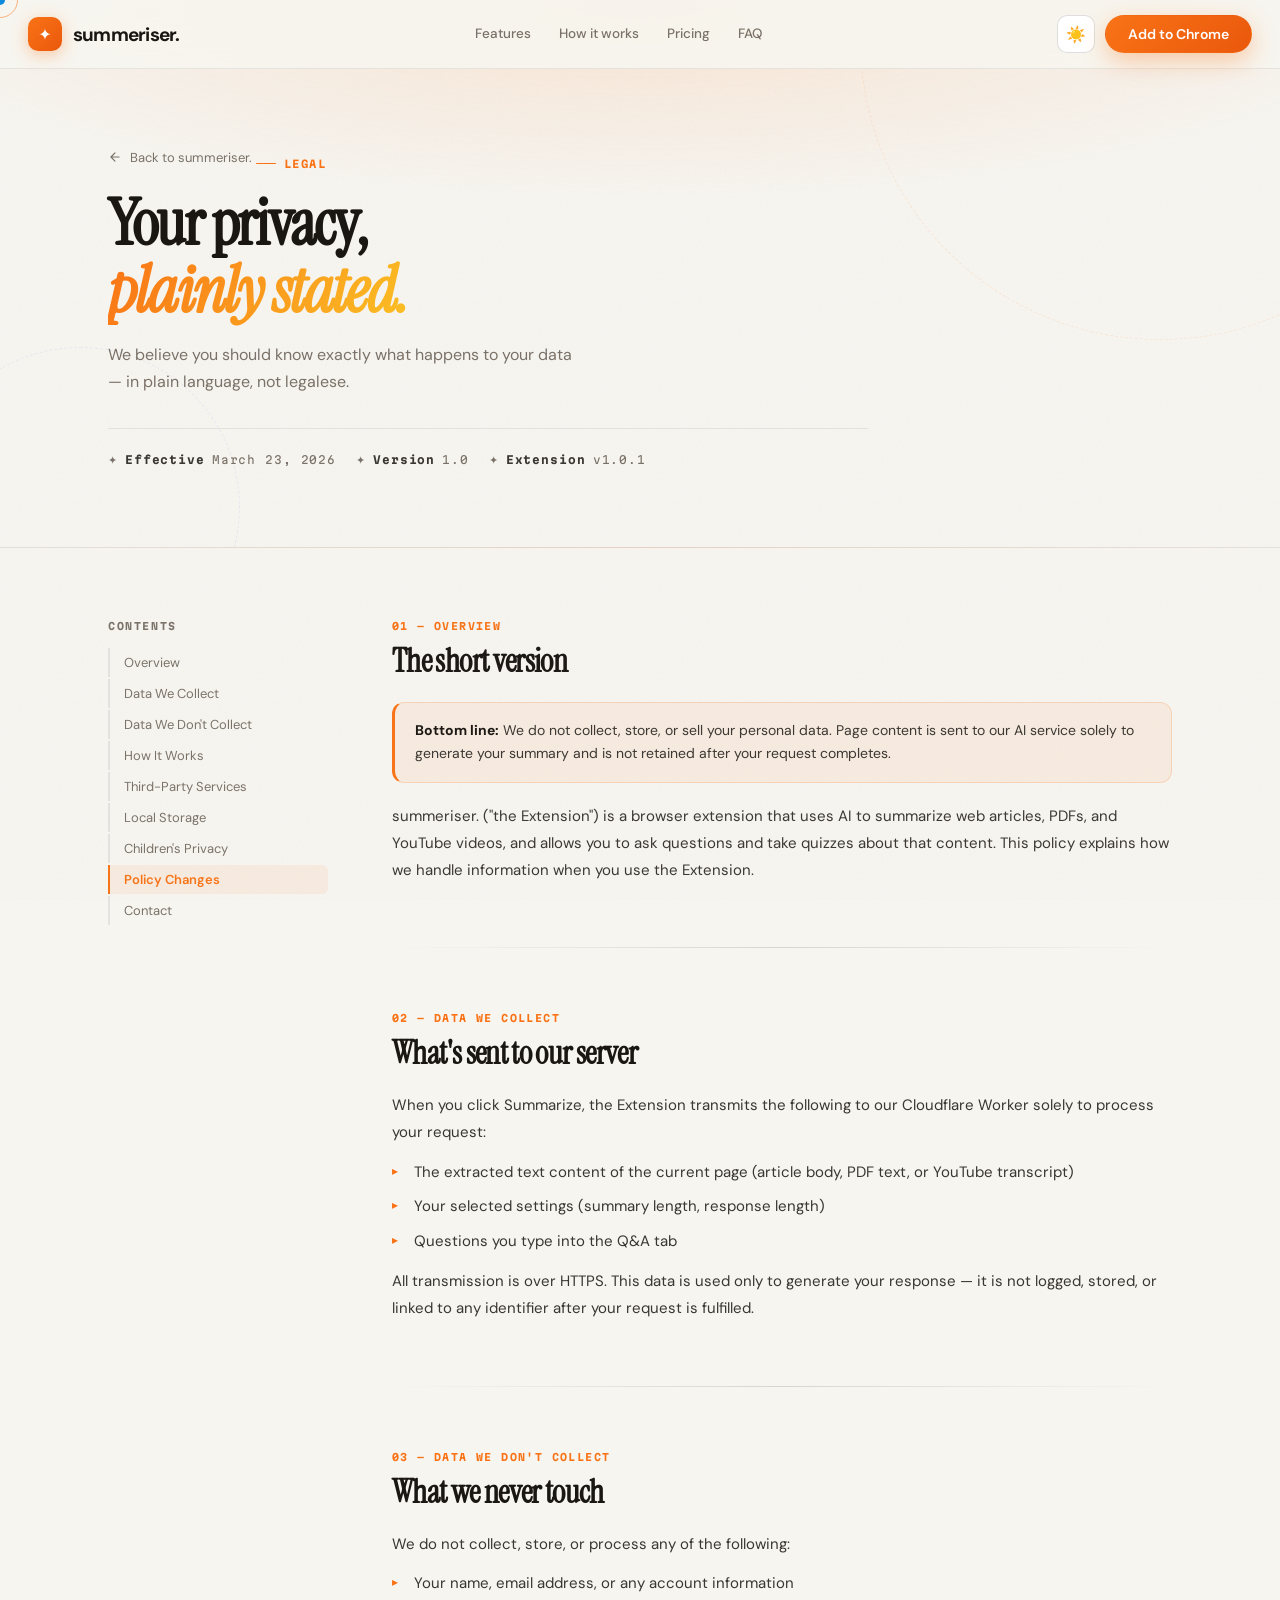
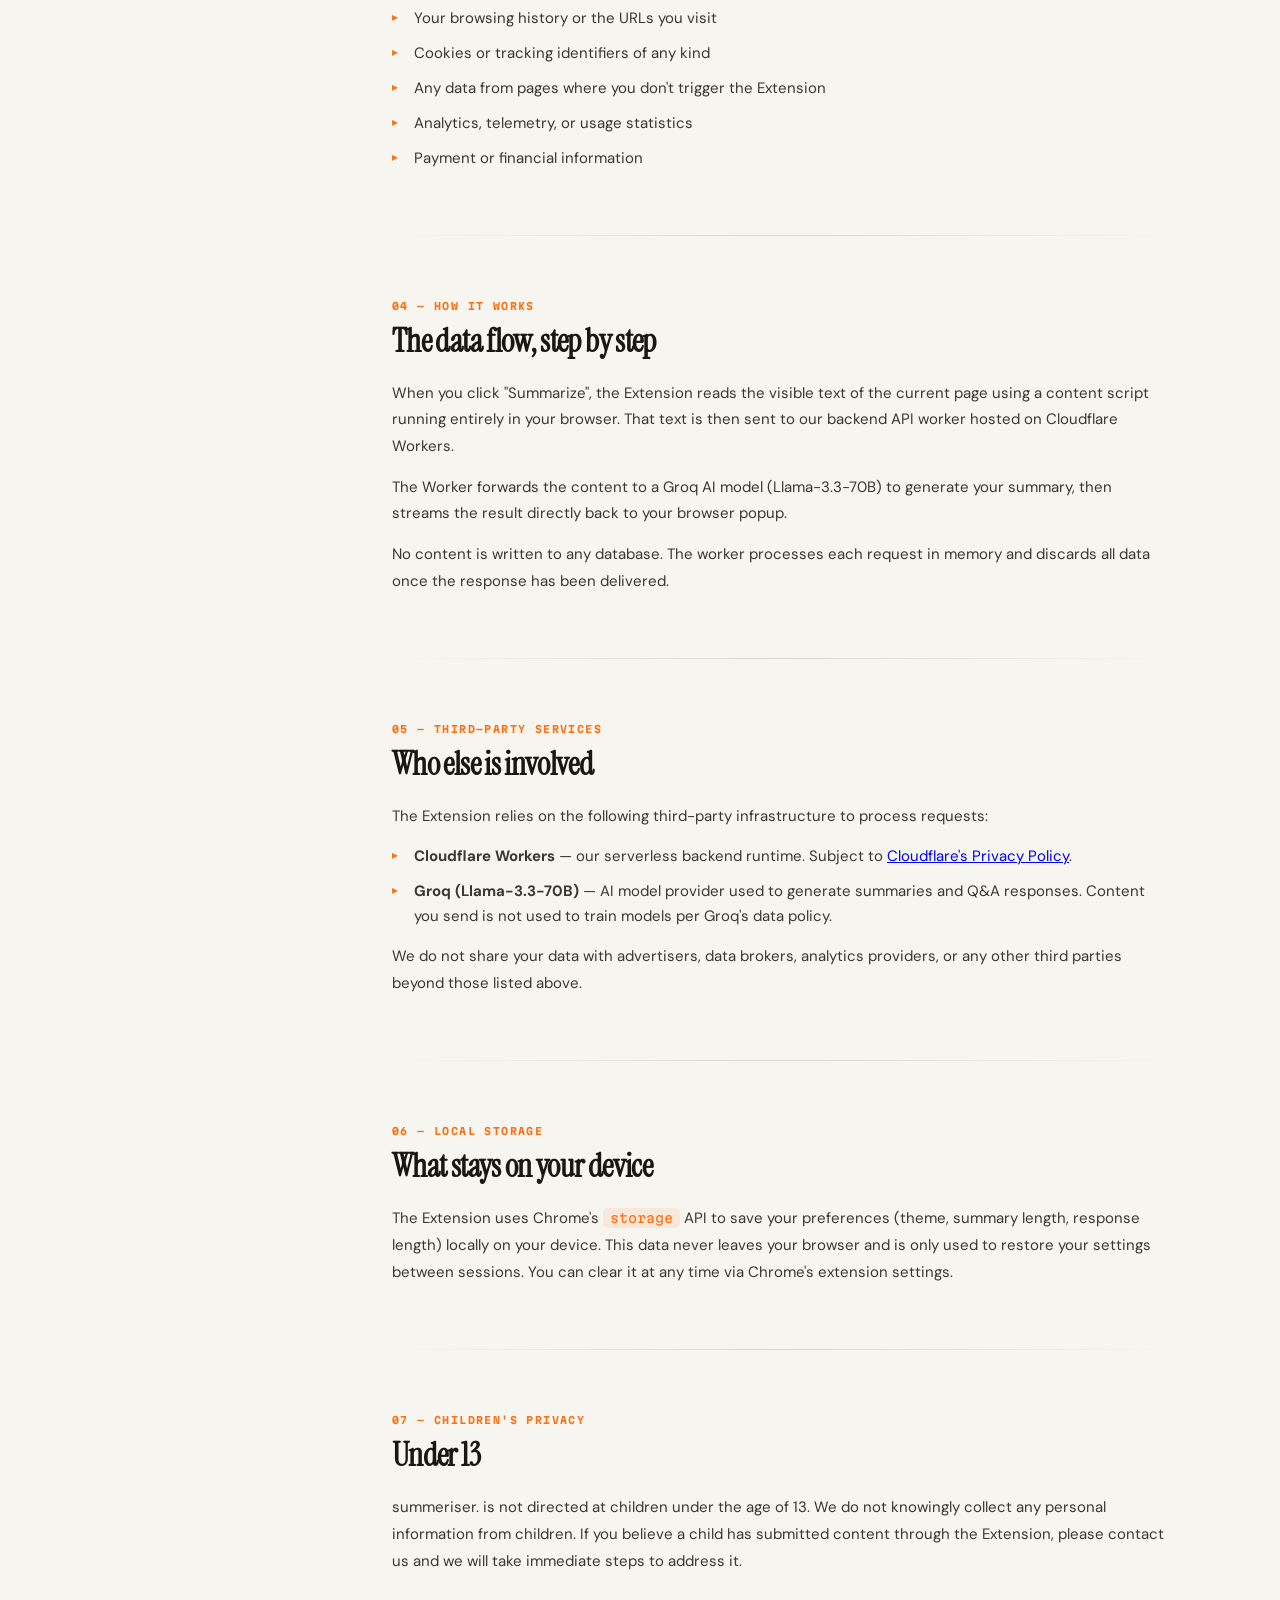
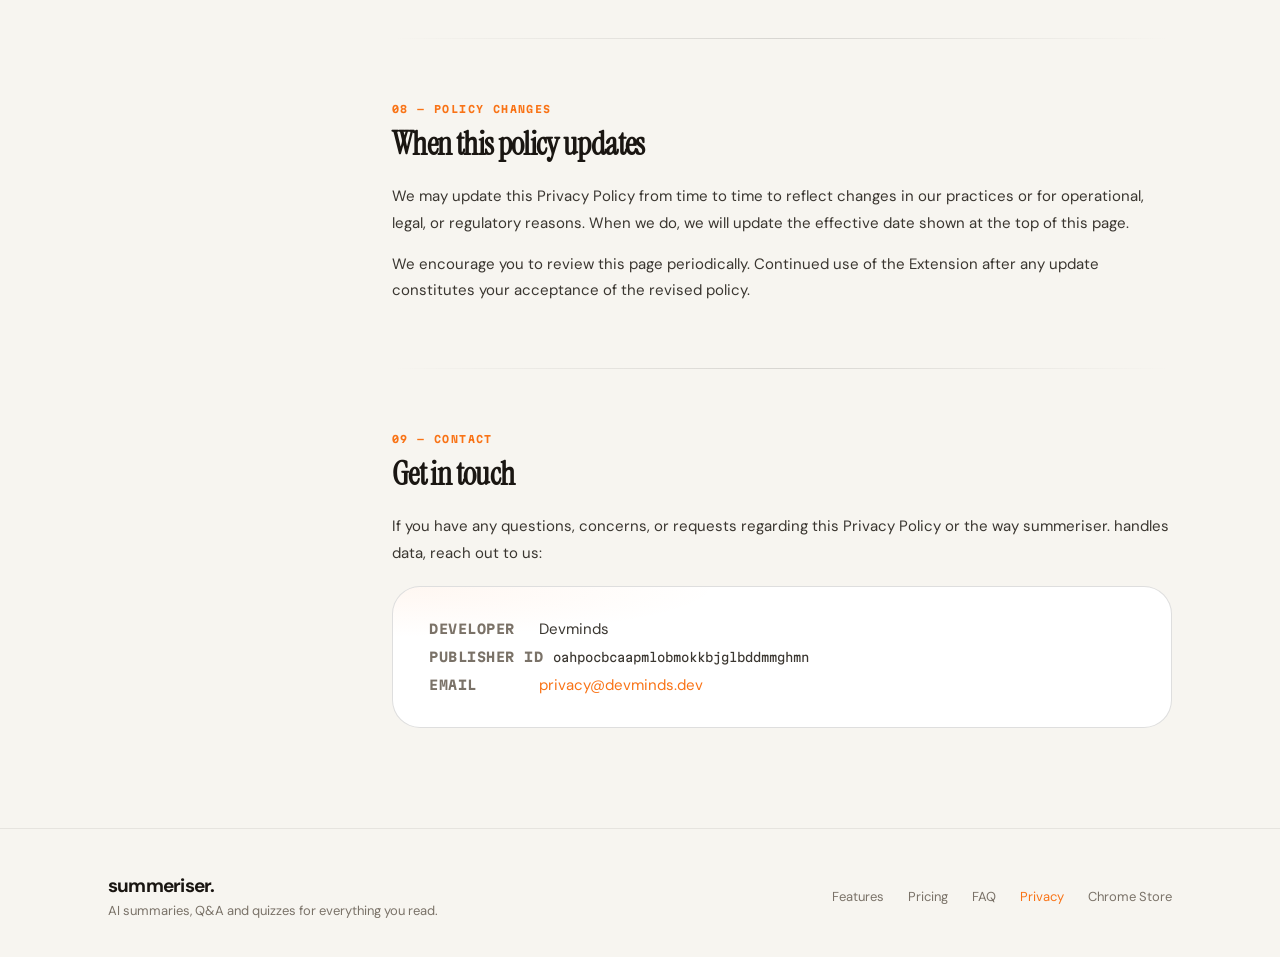
==== privacy.html @ 41ef76fa "Add files via upload" ====
<!DOCTYPE html>
<html lang="en" data-theme="dark">
<head>
<meta charset="UTF-8"/>
<meta name="viewport" content="width=device-width,initial-scale=1.0"/>
<title>Privacy Policy — summeriser.</title>
<link rel="icon" href="data:image/svg+xml,<svg xmlns=%22http://www.w3.org/2000/svg%22 viewBox=%220 0 100 100%22><text y=%22.9em%22 font-size=%2290%22>✦</text></svg>">
<link rel="preconnect" href="https://fonts.googleapis.com"/>
<link rel="preconnect" href="https://fonts.gstatic.com" crossorigin/>
<link href="https://fonts.googleapis.com/css2?family=DM+Sans:ital,opsz,wght@0,9..40,300;0,9..40,400;0,9..40,500;0,9..40,700;1,9..40,300&family=Instrument+Serif:ital@0;1&family=Martian+Mono:wght@300;400;700&display=swap" rel="stylesheet"/>
<style>

/* ───────────────────────── RESET */
*,*::before,*::after{box-sizing:border-box;margin:0;padding:0}

/* ───────────────────────── TOKENS */
:root{
  --acc:#f97316;--acc2:#ea580c;--acc3:#fbbf24;
  --glow:rgba(249,115,22,.35);
  --r-lg:20px;--r-xl:28px;--r-2xl:40px;
  --ease:cubic-bezier(.16,1,.3,1);
}
[data-theme=dark]{
  --bg:#04070f;--bg2:#080d1a;--bg3:#0c1220;
  --card:#0d1526;--border:rgba(148,163,184,.12);
  --bhi:rgba(148,163,184,.24);
  --tx:#dde4f0;--mu:#7a889c;--hd:#f0f4fa;
  --hbg:rgba(4,7,15,.88);
}
[data-theme=light]{
  --bg:#f7f5f0;--bg2:#ede9e0;--bg3:#e5e0d6;
  --card:#ffffff;--border:rgba(0,0,0,.07);
  --bhi:rgba(0,0,0,.13);
  --tx:#3a3630;--mu:#7a7268;--hd:#1a1612;
  --hbg:rgba(247,245,240,.9);
}

/* ───────────────────────── BASE */
html{scroll-behavior:smooth}
body{
  font-family:"DM Sans",system-ui,sans-serif;
  background:var(--bg);color:var(--tx);
  min-height:100vh;overflow-x:hidden;
  transition:background .5s,color .5s;
  cursor:none;
}

/* ───────────────────────── CUSTOM CURSOR */
#cursor{
  position:fixed;width:10px;height:10px;
  background:var(--acc);border-radius:50%;
  pointer-events:none;z-index:9999;
  transform:translate(-50%,-50%);
  transition:transform .1s,width .25s var(--ease),height .25s var(--ease),opacity .25s;
  mix-blend-mode:exclusion;
}
#cursor-ring{
  position:fixed;width:36px;height:36px;
  border:1.5px solid rgba(249,115,22,.5);
  border-radius:50%;pointer-events:none;z-index:9998;
  transform:translate(-50%,-50%);
  transition:transform .18s var(--ease),width .3s var(--ease),height .3s var(--ease),opacity .3s,border-color .3s;
}
body:has(a:hover) #cursor-ring,
body:has(button:hover) #cursor-ring{width:52px;height:52px;border-color:var(--acc)}

/* ───────────────────────── NOISE OVERLAY */
#noise{
  position:fixed;inset:0;pointer-events:none;z-index:1;
  opacity:.025;
  background-image:url("data:image/svg+xml,%3Csvg viewBox='0 0 256 256' xmlns='http://www.w3.org/2000/svg'%3E%3Cfilter id='n'%3E%3CfeTurbulence type='fractalNoise' baseFrequency='0.9' numOctaves='4' stitchTiles='stitch'/%3E%3C/filter%3E%3Crect width='100%25' height='100%25' filter='url(%23n)'/%3E%3C/svg%3E");
  background-size:200px 200px;
  animation:noise-shift 8s steps(2) infinite;
}
@keyframes noise-shift{
  0%{background-position:0 0}25%{background-position:-30px 15px}
  50%{background-position:10px -20px}75%{background-position:-15px 25px}
}
[data-theme=light] #noise{opacity:.04}

/* ───────────────────────── CONTAINER */
.wrap{width:100%;max-width:1120px;margin:0 auto;padding:0 28px}

/* ───────────────────────── HEADER */
.hdr{
  position:fixed;top:0;left:0;right:0;z-index:200;
  backdrop-filter:blur(24px) saturate(160%);
  background:var(--hbg);
  border-bottom:1px solid var(--border);
  transition:background .5s,border-color .5s,box-shadow .3s;
}
.hdr.scrolled{box-shadow:0 6px 32px rgba(0,0,0,.22)}
.hdr-in{
  display:flex;align-items:center;justify-content:space-between;
  padding:15px 28px;gap:20px;
}
.brand{display:flex;align-items:center;gap:11px;text-decoration:none}
.brand-glyph{
  width:34px;height:34px;border-radius:10px;
  background:linear-gradient(135deg,var(--acc),var(--acc2));
  display:flex;align-items:center;justify-content:center;
  font-size:16px;color:#fff;
  box-shadow:0 4px 16px var(--glow);
  transition:transform .3s var(--ease),box-shadow .3s;
  animation:glyph-spin 6s linear infinite;
}
@keyframes glyph-spin{
  0%,90%{transform:rotate(0deg)}95%{transform:rotate(15deg)}100%{transform:rotate(0deg)}
}
.brand:hover .brand-glyph{transform:scale(1.12);box-shadow:0 8px 28px var(--glow)}
.brand-name{font-size:19px;font-weight:700;letter-spacing:-.04em;color:var(--hd);transition:color .5s}
.nav{display:flex;align-items:center;gap:28px}
.nav-a{
  font-size:13.5px;font-weight:500;text-decoration:none;color:var(--mu);
  position:relative;padding-bottom:2px;transition:color .2s;
}
.nav-a::after{
  content:"";position:absolute;left:0;bottom:0;
  width:0;height:1.5px;background:var(--acc);border-radius:2px;
  transition:width .25s var(--ease);
}
.nav-a:hover{color:var(--hd)}
.nav-a:hover::after{width:100%}
.hdr-r{display:flex;align-items:center;gap:10px}

/* ───────────────────────── THEME TOGGLE */
.thm-btn{
  width:38px;height:38px;border-radius:10px;border:1px solid var(--bhi);
  background:var(--card);cursor:none;
  display:flex;align-items:center;justify-content:center;font-size:16px;
  transition:background .5s,border-color .5s,transform .25s var(--ease);
}
.thm-btn:hover{transform:rotate(25deg) scale(1.1)}

/* ───────────────────────── BUTTONS */
.btn{
  border-radius:99px;border:1px solid transparent;
  font-size:14px;font-weight:600;font-family:inherit;
  padding:9px 22px;cursor:none;text-decoration:none;
  display:inline-flex;align-items:center;justify-content:center;gap:7px;
  transition:transform .22s var(--ease),box-shadow .22s,background .22s,border-color .22s,color .22s;
  white-space:nowrap;position:relative;overflow:hidden;
}
.btn-p{
  background:linear-gradient(135deg,var(--acc),var(--acc2));
  color:#fff;box-shadow:0 8px 24px var(--glow);
}
.btn-p:hover{transform:translateY(-2px) scale(1.02);box-shadow:0 16px 36px var(--glow)}
.btn-g{background:transparent;color:var(--mu);border-color:var(--bhi)}
.btn-g:hover{color:var(--hd);border-color:var(--tx);transform:translateY(-1px)}

/* ───────────────────────── REVEAL */
.r{opacity:0;transition:opacity .85s var(--ease),transform .85s var(--ease)}
.r.up{transform:translateY(50px)}
.r.on{opacity:1;transform:none}
.d1{transition-delay:.1s}.d2{transition-delay:.2s}.d3{transition-delay:.3s}
.d4{transition-delay:.4s}.d5{transition-delay:.5s}

/* ───────────────────────── SECTION LABELS */
.sec-lbl{
  display:inline-flex;align-items:center;gap:8px;
  font-family:"Martian Mono",monospace;
  font-size:10.5px;font-weight:700;letter-spacing:.14em;
  text-transform:uppercase;color:var(--acc);margin-bottom:18px;
}
.sec-lbl::before{
  content:"";width:20px;height:1.5px;
  background:var(--acc);border-radius:2px;
}

/* ───────────────────────── PAGE HERO */
.pp-hero{
  padding:148px 0 80px;
  background:radial-gradient(ellipse 100% 60% at 50% 0%, rgba(249,115,22,.14) 0%, transparent 60%), var(--bg);
  border-bottom:1px solid var(--border);
  position:relative;overflow:hidden;
  transition:background .5s,border-color .5s;
}

/* deco rings identical to main site */
.pp-ring{
  position:absolute;border-radius:50%;pointer-events:none;
  border:1px dashed rgba(249,115,22,.12);
}
.pp-ring-1{width:600px;height:600px;top:-260px;right:-180px;animation:ring-spin 30s linear infinite}
.pp-ring-2{width:320px;height:320px;bottom:-120px;left:-80px;animation:ring-spin 20s linear infinite reverse;border-color:rgba(99,102,241,.1)}
@keyframes ring-spin{from{transform:rotate(0deg)}to{transform:rotate(360deg)}}

.pp-hero-in{
  max-width:760px;text-align:left;position:relative;z-index:2;
}
.pp-crumb{
  display:inline-flex;align-items:center;gap:8px;
  font-size:13px;color:var(--mu);margin-bottom:24px;text-decoration:none;
  transition:color .2s;
}
.pp-crumb:hover{color:var(--acc)}
.pp-crumb svg{flex-shrink:0;transition:transform .2s var(--ease)}
.pp-crumb:hover svg{transform:translateX(-3px)}

.pp-hero-h{
  font-family:"Instrument Serif",Georgia,serif;
  font-size:clamp(2.8rem,5vw,4.4rem);
  line-height:1.06;letter-spacing:-.028em;
  color:var(--hd);margin-bottom:16px;
  transition:color .5s;
}
.pp-hero-h em{
  font-style:italic;
  background:linear-gradient(120deg,var(--acc),var(--acc3));
  -webkit-background-clip:text;background-clip:text;color:transparent;
}
.pp-hero-sub{
  font-size:16px;line-height:1.7;color:var(--mu);
  max-width:480px;transition:color .5s;
}
.pp-meta{
  display:flex;align-items:center;gap:20px;flex-wrap:wrap;
  margin-top:32px;padding-top:24px;
  border-top:1px solid var(--border);
  font-family:"Martian Mono",monospace;
  font-size:11px;letter-spacing:.08em;color:var(--mu);
  transition:border-color .5s,color .5s;
}
.pp-meta span{display:flex;align-items:center;gap:7px}
.pp-meta strong{color:var(--tx);transition:color .5s}

/* ───────────────────────── TOC + CONTENT LAYOUT */
.pp-layout{
  display:grid;
  grid-template-columns:220px 1fr;
  gap:64px;
  align-items:flex-start;
  padding:72px 0 100px;
}

/* ── sticky TOC sidebar */
.pp-toc{
  position:sticky;top:100px;
}
.pp-toc-title{
  font-family:"Martian Mono",monospace;
  font-size:10px;font-weight:700;letter-spacing:.16em;
  text-transform:uppercase;color:var(--mu);
  margin-bottom:16px;transition:color .5s;
}
.pp-toc-list{
  list-style:none;
  display:flex;flex-direction:column;gap:2px;
}
.pp-toc-list a{
  font-size:13px;color:var(--mu);text-decoration:none;
  padding:6px 10px 6px 14px;
  border-left:2px solid var(--border);
  display:block;
  transition:color .2s,border-color .2s,background .2s;
  border-radius:0 6px 6px 0;
}
.pp-toc-list a:hover{
  color:var(--acc);
  border-left-color:var(--acc);
  background:rgba(249,115,22,.05);
}
.pp-toc-list a.active{
  color:var(--acc);
  border-left-color:var(--acc);
  background:rgba(249,115,22,.07);
  font-weight:600;
}

/* ── main content */
.pp-content{}

.pp-section{
  margin-bottom:64px;
  scroll-margin-top:110px;
}
.pp-section:last-child{margin-bottom:0}

.pp-section-num{
  font-family:"Martian Mono",monospace;
  font-size:10px;font-weight:700;letter-spacing:.14em;
  color:var(--acc);text-transform:uppercase;
  display:block;margin-bottom:8px;
}
.pp-section h2{
  font-family:"Instrument Serif",serif;
  font-size:clamp(1.5rem,2.8vw,2rem);
  letter-spacing:-.02em;
  color:var(--hd);margin-bottom:18px;
  transition:color .5s;
}
.pp-section p{
  font-size:15px;line-height:1.78;
  color:var(--tx);margin-bottom:14px;
  transition:color .5s;
}
.pp-section p:last-child{margin-bottom:0}

.pp-section ul{
  list-style:none;
  display:flex;flex-direction:column;
  gap:10px;margin-bottom:14px;
}
.pp-section li{
  font-size:15px;line-height:1.66;
  color:var(--tx);
  padding-left:22px;position:relative;
  transition:color .5s;
}
.pp-section li::before{
  content:"▸";
  position:absolute;left:0;
  color:var(--acc);font-size:12px;margin-top:2px;
}

/* ── highlight callout */
.pp-callout{
  background:rgba(249,115,22,.07);
  border:1px solid rgba(249,115,22,.2);
  border-left:3px solid var(--acc);
  border-radius:12px;
  padding:16px 20px;
  margin:20px 0;
  font-size:14px;
  line-height:1.7;
  color:var(--tx);
  transition:color .5s,background .5s,border-color .5s;
}
.pp-callout strong{color:var(--hd)}

/* ── section divider */
.pp-div{
  width:100%;height:1px;
  background:linear-gradient(90deg,transparent,var(--bhi),transparent);
  margin-bottom:64px;
}

/* ── contact card */
.pp-contact{
  background:var(--card);
  border:1px solid var(--bhi);
  border-radius:var(--r-xl);
  padding:32px 36px;
  margin-top:20px;
  position:relative;overflow:hidden;
  transition:background .5s,border-color .5s;
}
.pp-contact::before{
  content:"";position:absolute;inset:0;
  background:radial-gradient(ellipse 70% 60% at 0% 0%, rgba(249,115,22,.06), transparent 60%);
  pointer-events:none;
}
.pp-contact-row{
  display:flex;align-items:baseline;gap:10px;
  margin-bottom:10px;font-size:15px;
}
.pp-contact-row:last-child{margin-bottom:0}
.pp-contact-row strong{
  min-width:100px;font-size:13px;font-weight:700;
  letter-spacing:.04em;color:var(--mu);
  font-family:"Martian Mono",monospace;text-transform:uppercase;
  transition:color .5s;
}
.pp-contact-row span{color:var(--tx);transition:color .5s}
.pp-contact-row a{
  color:var(--acc);text-decoration:none;
  transition:opacity .2s;
}
.pp-contact-row a:hover{opacity:.75}

/* ───────────────────────── FOOTER */
.ftr{border-top:1px solid var(--border);padding:44px 0 38px;transition:border-color .5s}
.ftr-in{display:flex;align-items:center;justify-content:space-between;gap:20px}
.ftr-tag{font-size:13px;color:var(--mu);margin-top:4px;transition:color .5s}
.ftr-links{display:flex;gap:24px;flex-wrap:wrap}
.ftr-links a{font-size:13px;color:var(--mu);text-decoration:none;transition:color .2s}
.ftr-links a:hover{color:var(--hd)}

/* ───────────────────────── RESPONSIVE */
@media(max-width:860px){
  .pp-layout{grid-template-columns:1fr;gap:40px}
  .pp-toc{position:static}
}
@media(max-width:680px){
  .nav{display:none}
  .pp-hero{padding-top:110px}
  .pp-contact{padding:22px 20px}
  .ftr-in{flex-direction:column;align-items:flex-start}
}

</style>
</head>
<body>

<!-- CURSOR -->
<div id="cursor"></div>
<div id="cursor-ring"></div>

<!-- NOISE -->
<div id="noise"></div>

<!-- ════════════════════════════════ HEADER -->
<header class="hdr" id="hdr">
  <div class="hdr-in">
    <a href="index.html" class="brand">
      <div class="brand-glyph">✦</div>
      <span class="brand-name">summeriser.</span>
    </a>
    <nav class="nav">
      <a href="index.html#features"     class="nav-a">Features</a>
      <a href="index.html#how-it-works" class="nav-a">How it works</a>
      <a href="index.html#pricing"      class="nav-a">Pricing</a>
      <a href="index.html#faq"          class="nav-a">FAQ</a>
    </nav>
    <div class="hdr-r">
      <button class="thm-btn" id="thm" aria-label="Toggle theme">🌙</button>
      <a href="https://chrome.google.com/webstore" class="btn btn-p" target="_blank" rel="noreferrer">Add to Chrome</a>
    </div>
  </div>
</header>

<!-- ════════════════════════════════ HERO -->
<section class="pp-hero">
  <div class="pp-ring pp-ring-1"></div>
  <div class="pp-ring pp-ring-2"></div>
  <div class="wrap">
    <div class="pp-hero-in">
      <a href="index.html" class="pp-crumb r up">
        <svg width="14" height="14" viewBox="0 0 24 24" fill="none" stroke="currentColor" stroke-width="2" stroke-linecap="round" stroke-linejoin="round"><path d="M19 12H5M12 5l-7 7 7 7"/></svg>
        Back to summeriser.
      </a>
      <div class="sec-lbl r up d1">Legal</div>
      <h1 class="pp-hero-h r up d2">Your privacy,<br><em>plainly stated.</em></h1>
      <p class="pp-hero-sub r up d3">We believe you should know exactly what happens to your data — in plain language, not legalese.</p>
      <div class="pp-meta r up d4">
        <span>✦ <strong>Effective</strong> March 23, 2026</span>
        <span>✦ <strong>Version</strong> 1.0</span>
        <span>✦ <strong>Extension</strong> v1.0.1</span>
      </div>
    </div>
  </div>
</section>

<!-- ════════════════════════════════ CONTENT -->
<main>
  <div class="wrap">
    <div class="pp-layout">

      <!-- TOC SIDEBAR -->
      <aside class="pp-toc" aria-label="Table of contents">
        <p class="pp-toc-title">Contents</p>
        <ol class="pp-toc-list">
          <li><a href="#overview">Overview</a></li>
          <li><a href="#data-collected">Data We Collect</a></li>
          <li><a href="#data-not-collected">Data We Don't Collect</a></li>
          <li><a href="#how-it-works">How It Works</a></li>
          <li><a href="#third-parties">Third-Party Services</a></li>
          <li><a href="#storage">Local Storage</a></li>
          <li><a href="#children">Children's Privacy</a></li>
          <li><a href="#changes">Policy Changes</a></li>
          <li><a href="#contact">Contact</a></li>
        </ol>
      </aside>

      <!-- MAIN CONTENT -->
      <div class="pp-content">

        <div class="pp-section r up" id="overview">
          <span class="pp-section-num">01 — Overview</span>
          <h2>The short version</h2>
          <div class="pp-callout">
            <strong>Bottom line:</strong> We do not collect, store, or sell your personal data. Page content is sent to our AI service solely to generate your summary and is not retained after your request completes.
          </div>
          <p>summeriser. ("the Extension") is a browser extension that uses AI to summarize web articles, PDFs, and YouTube videos, and allows you to ask questions and take quizzes about that content. This policy explains how we handle information when you use the Extension.</p>
        </div>

        <div class="pp-div"></div>

        <div class="pp-section r up" id="data-collected">
          <span class="pp-section-num">02 — Data We Collect</span>
          <h2>What's sent to our server</h2>
          <p>When you click Summarize, the Extension transmits the following to our Cloudflare Worker solely to process your request:</p>
          <ul>
            <li>The extracted text content of the current page (article body, PDF text, or YouTube transcript)</li>
            <li>Your selected settings (summary length, response length)</li>
            <li>Questions you type into the Q&amp;A tab</li>
          </ul>
          <p>All transmission is over HTTPS. This data is used only to generate your response — it is not logged, stored, or linked to any identifier after your request is fulfilled.</p>
        </div>

        <div class="pp-div"></div>

        <div class="pp-section r up" id="data-not-collected">
          <span class="pp-section-num">03 — Data We Don't Collect</span>
          <h2>What we never touch</h2>
          <p>We do not collect, store, or process any of the following:</p>
          <ul>
            <li>Your name, email address, or any account information</li>
            <li>Your browsing history or the URLs you visit</li>
            <li>Cookies or tracking identifiers of any kind</li>
            <li>Any data from pages where you don't trigger the Extension</li>
            <li>Analytics, telemetry, or usage statistics</li>
            <li>Payment or financial information</li>
          </ul>
        </div>

        <div class="pp-div"></div>

        <div class="pp-section r up" id="how-it-works">
          <span class="pp-section-num">04 — How It Works</span>
          <h2>The data flow, step by step</h2>
          <p>When you click "Summarize", the Extension reads the visible text of the current page using a content script running entirely in your browser. That text is then sent to our backend API worker hosted on Cloudflare Workers.</p>
          <p>The Worker forwards the content to a Groq AI model (Llama-3.3-70B) to generate your summary, then streams the result directly back to your browser popup.</p>
          <p>No content is written to any database. The worker processes each request in memory and discards all data once the response has been delivered.</p>
        </div>

        <div class="pp-div"></div>

        <div class="pp-section r up" id="third-parties">
          <span class="pp-section-num">05 — Third-Party Services</span>
          <h2>Who else is involved</h2>
          <p>The Extension relies on the following third-party infrastructure to process requests:</p>
          <ul>
            <li><strong>Cloudflare Workers</strong> — our serverless backend runtime. Subject to <a href="https://www.cloudflare.com/privacypolicy/" target="_blank" rel="noopener noreferrer">Cloudflare's Privacy Policy</a>.</li>
            <li><strong>Groq (Llama-3.3-70B)</strong> — AI model provider used to generate summaries and Q&amp;A responses. Content you send is not used to train models per Groq's data policy.</li>
          </ul>
          <p>We do not share your data with advertisers, data brokers, analytics providers, or any other third parties beyond those listed above.</p>
        </div>

        <div class="pp-div"></div>

        <div class="pp-section r up" id="storage">
          <span class="pp-section-num">06 — Local Storage</span>
          <h2>What stays on your device</h2>
          <p>The Extension uses Chrome's <code style="font-family:'Martian Mono',monospace;font-size:13px;background:rgba(249,115,22,.1);padding:2px 7px;border-radius:5px;color:var(--acc)">storage</code> API to save your preferences (theme, summary length, response length) locally on your device. This data never leaves your browser and is only used to restore your settings between sessions. You can clear it at any time via Chrome's extension settings.</p>
        </div>

        <div class="pp-div"></div>

        <div class="pp-section r up" id="children">
          <span class="pp-section-num">07 — Children's Privacy</span>
          <h2>Under 13</h2>
          <p>summeriser. is not directed at children under the age of 13. We do not knowingly collect any personal information from children. If you believe a child has submitted content through the Extension, please contact us and we will take immediate steps to address it.</p>
        </div>

        <div class="pp-div"></div>

        <div class="pp-section r up" id="changes">
          <span class="pp-section-num">08 — Policy Changes</span>
          <h2>When this policy updates</h2>
          <p>We may update this Privacy Policy from time to time to reflect changes in our practices or for operational, legal, or regulatory reasons. When we do, we will update the effective date shown at the top of this page.</p>
          <p>We encourage you to review this page periodically. Continued use of the Extension after any update constitutes your acceptance of the revised policy.</p>
        </div>

        <div class="pp-div"></div>

        <div class="pp-section r up" id="contact">
          <span class="pp-section-num">09 — Contact</span>
          <h2>Get in touch</h2>
          <p>If you have any questions, concerns, or requests regarding this Privacy Policy or the way summeriser. handles data, reach out to us:</p>
          <div class="pp-contact">
            <div class="pp-contact-row">
              <strong>Developer</strong>
              <span>Devminds</span>
            </div>
            <div class="pp-contact-row">
              <strong>Publisher ID</strong>
              <span style="font-family:'Martian Mono',monospace;font-size:12px;">oahpocbcaapmlobmokkbjglbddmmghmn</span>
            </div>
            <div class="pp-contact-row">
              <strong>Email</strong>
              <a href="mailto:privacy@devminds.dev">privacy@devminds.dev</a>
            </div>
          </div>
        </div>

      </div><!-- /pp-content -->
    </div><!-- /pp-layout -->
  </div><!-- /wrap -->
</main>

<!-- ════════════════════════════════ FOOTER -->
<footer class="ftr">
  <div class="wrap ftr-in">
    <div>
      <span class="brand-name">summeriser.</span>
      <p class="ftr-tag">AI summaries, Q&amp;A and quizzes for everything you read.</p>
    </div>
    <div class="ftr-links">
      <a href="index.html#features">Features</a>
      <a href="index.html#pricing">Pricing</a>
      <a href="index.html#faq">FAQ</a>
      <a href="privacy.html" style="color:var(--acc)">Privacy</a>
      <a href="https://chrome.google.com/webstore" target="_blank" rel="noreferrer">Chrome Store</a>
    </div>
  </div>
</footer>

<script>
/* ─── CUSTOM CURSOR */
const cur=document.getElementById('cursor');
const ring=document.getElementById('cursor-ring');
let mx=0,my=0,rx=0,ry=0;
document.addEventListener('mousemove',e=>{
  mx=e.clientX;my=e.clientY;
  cur.style.left=mx+'px';cur.style.top=my+'px';
});
(function animRing(){
  rx+=(mx-rx)*.12;ry+=(my-ry)*.12;
  ring.style.left=rx+'px';ring.style.top=ry+'px';
  requestAnimationFrame(animRing);
})();
document.querySelectorAll('a,button').forEach(el=>{
  el.addEventListener('mouseenter',()=>{cur.style.width='18px';cur.style.height='18px'});
  el.addEventListener('mouseleave',()=>{cur.style.width='10px';cur.style.height='10px'});
});

/* ─── THEME TOGGLE */
const html=document.documentElement;
const thm=document.getElementById('thm');
function setTheme(t){
  html.setAttribute('data-theme',t);
  thm.textContent=t==='dark'?'🌙':'☀️';
  localStorage.setItem('s-theme',t);
}
thm.addEventListener('click',()=>setTheme(html.dataset.theme==='dark'?'light':'dark'));
const saved=localStorage.getItem('s-theme');
if(saved)setTheme(saved);
else if(matchMedia('(prefers-color-scheme:light)').matches)setTheme('light');

/* ─── HEADER SCROLL SHADOW */
const hdr=document.getElementById('hdr');
window.addEventListener('scroll',()=>hdr.classList.toggle('scrolled',scrollY>10),{passive:true});

/* ─── SCROLL REVEAL */
const obs=new IntersectionObserver(entries=>{
  entries.forEach(e=>{if(e.isIntersecting){e.target.classList.add('on');obs.unobserve(e.target)}});
},{threshold:.08,rootMargin:'0px 0px -30px 0px'});
document.querySelectorAll('.r').forEach(el=>obs.observe(el));
setTimeout(()=>document.querySelectorAll('.pp-hero .r').forEach(el=>el.classList.add('on')),80);

/* ─── ACTIVE TOC LINK */
const sections=document.querySelectorAll('.pp-section[id]');
const tocLinks=document.querySelectorAll('.pp-toc-list a');
const tocObs=new IntersectionObserver(entries=>{
  entries.forEach(e=>{
    if(e.isIntersecting){
      tocLinks.forEach(a=>a.classList.remove('active'));
      const active=document.querySelector(`.pp-toc-list a[href="#${e.target.id}"]`);
      if(active)active.classList.add('active');
    }
  });
},{threshold:.4,rootMargin:'-80px 0px -60% 0px'});
sections.forEach(s=>tocObs.observe(s));
</script>
</body>
</html>
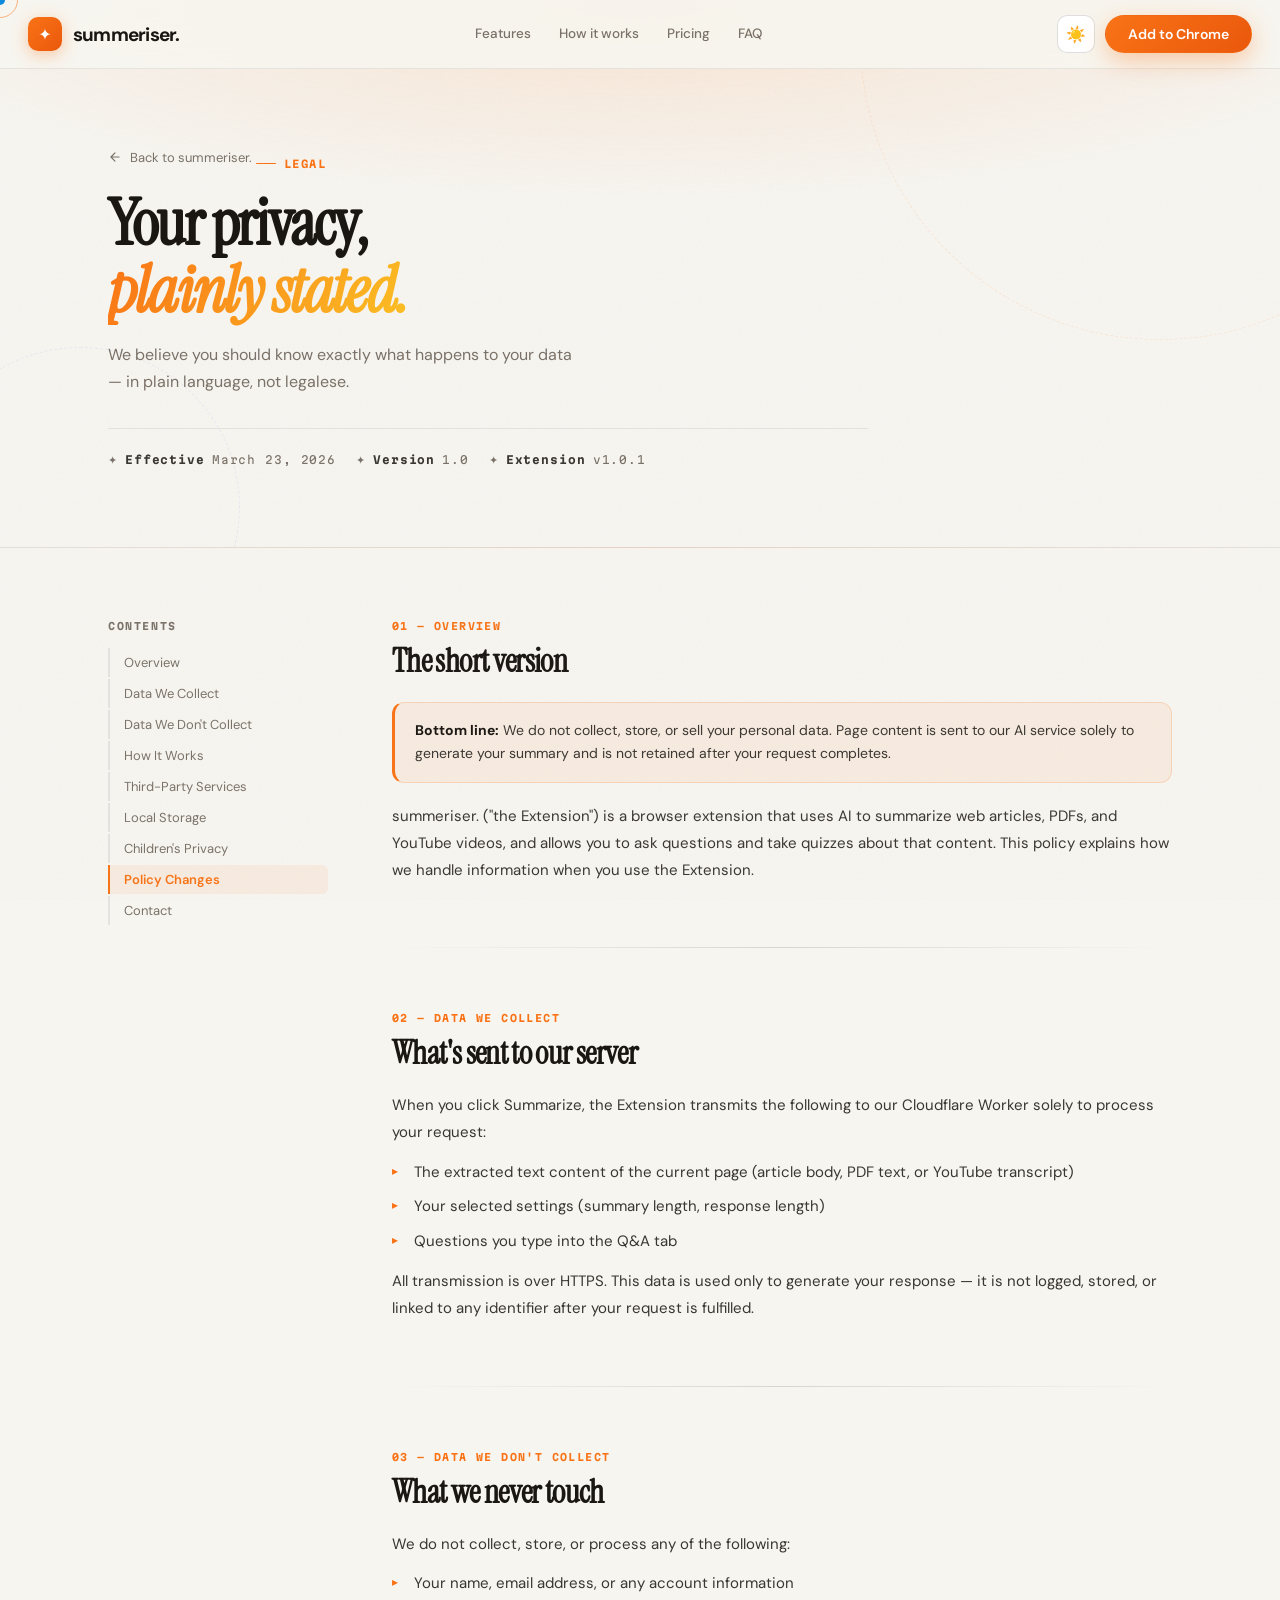
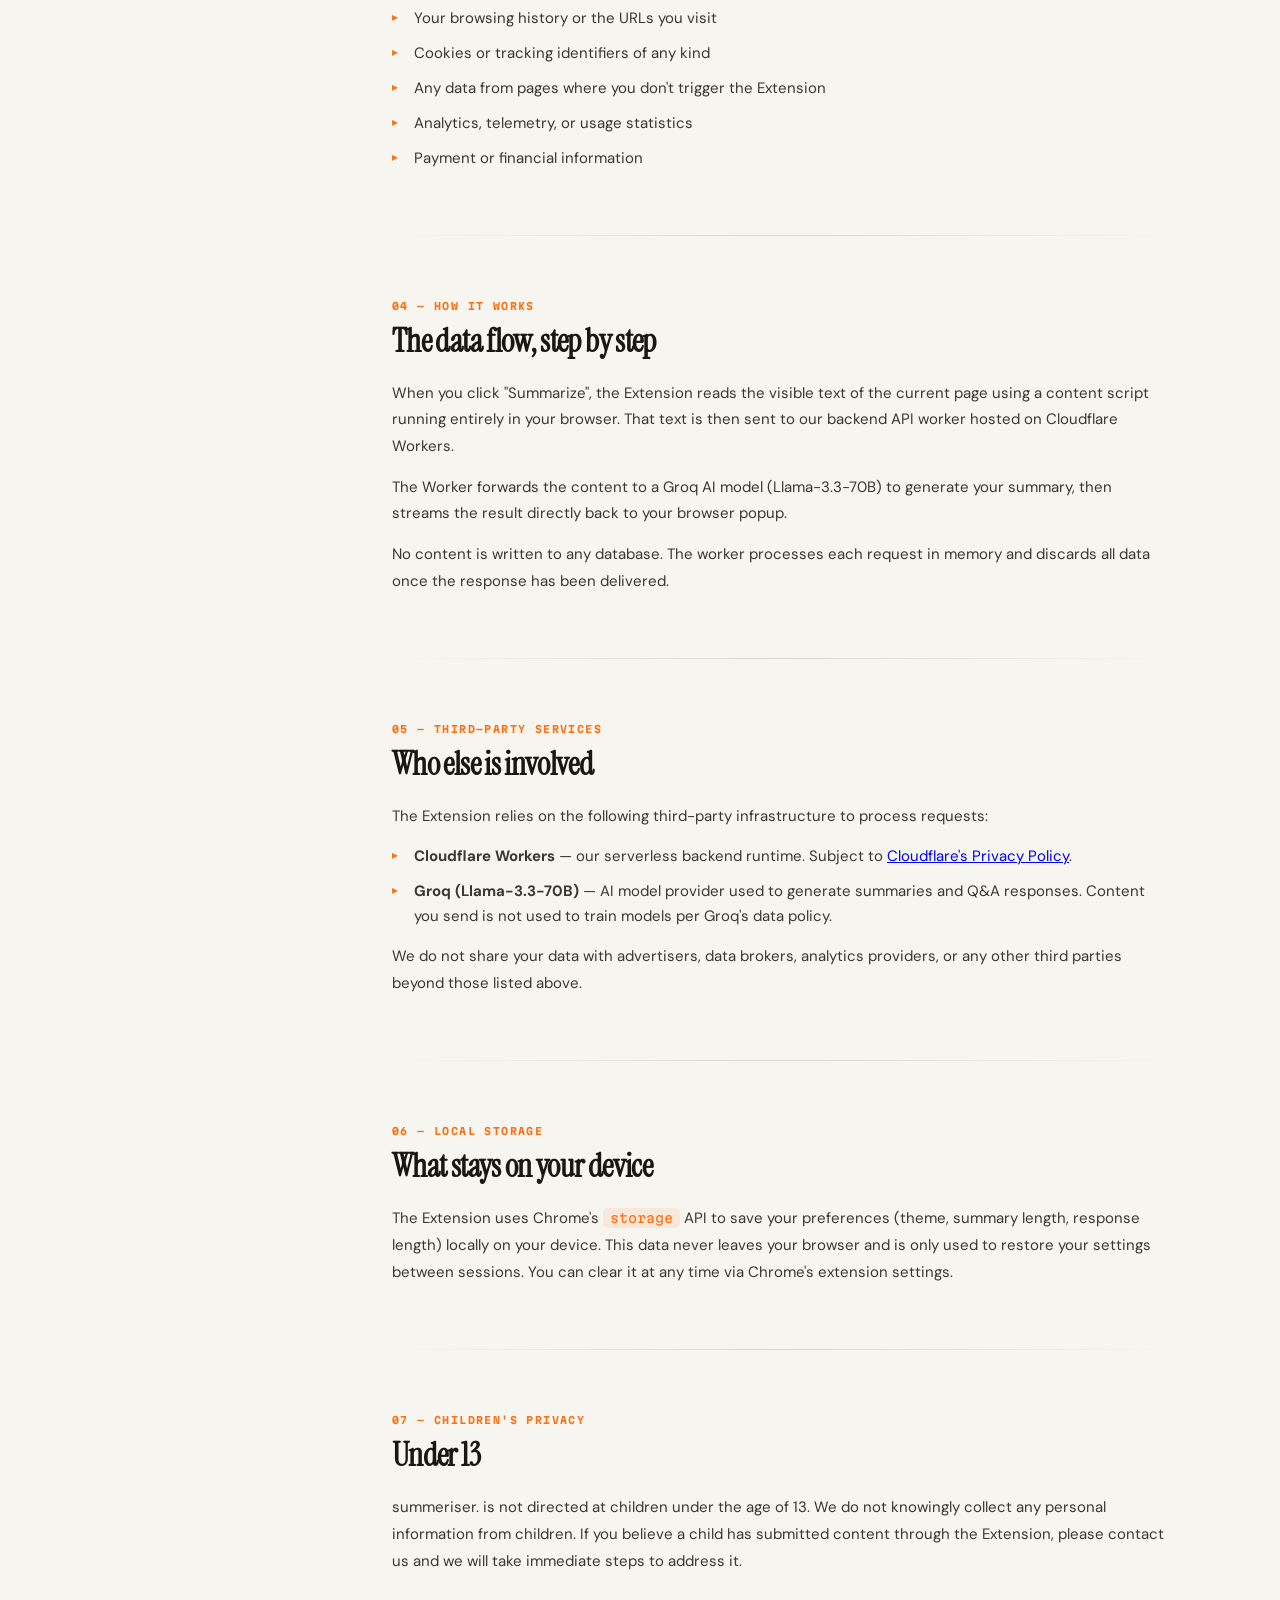
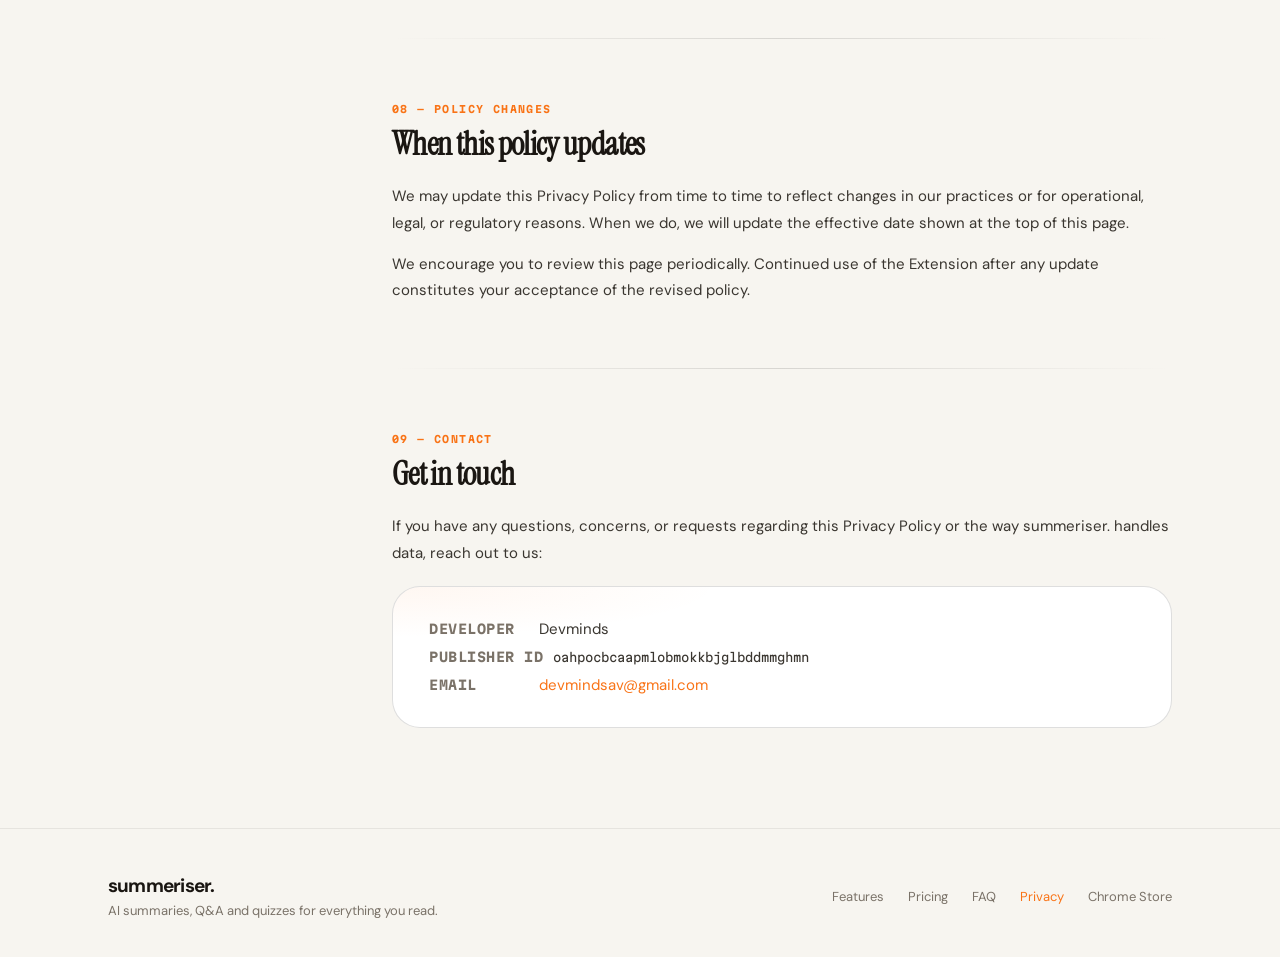
==== commit 046e2c51: "Update privacy email address to devmindsav@gmail.com" ====
--- a/privacy.html
+++ b/privacy.html
@@ -570,7 +570,7 @@
             </div>
             <div class="pp-contact-row">
               <strong>Email</strong>
-              <a href="mailto:privacy@devminds.dev">privacy@devminds.dev</a>
+              <a href="mailto:devmindsav@gmail.com">devmindsav@gmail.com</a>
             </div>
           </div>
         </div>
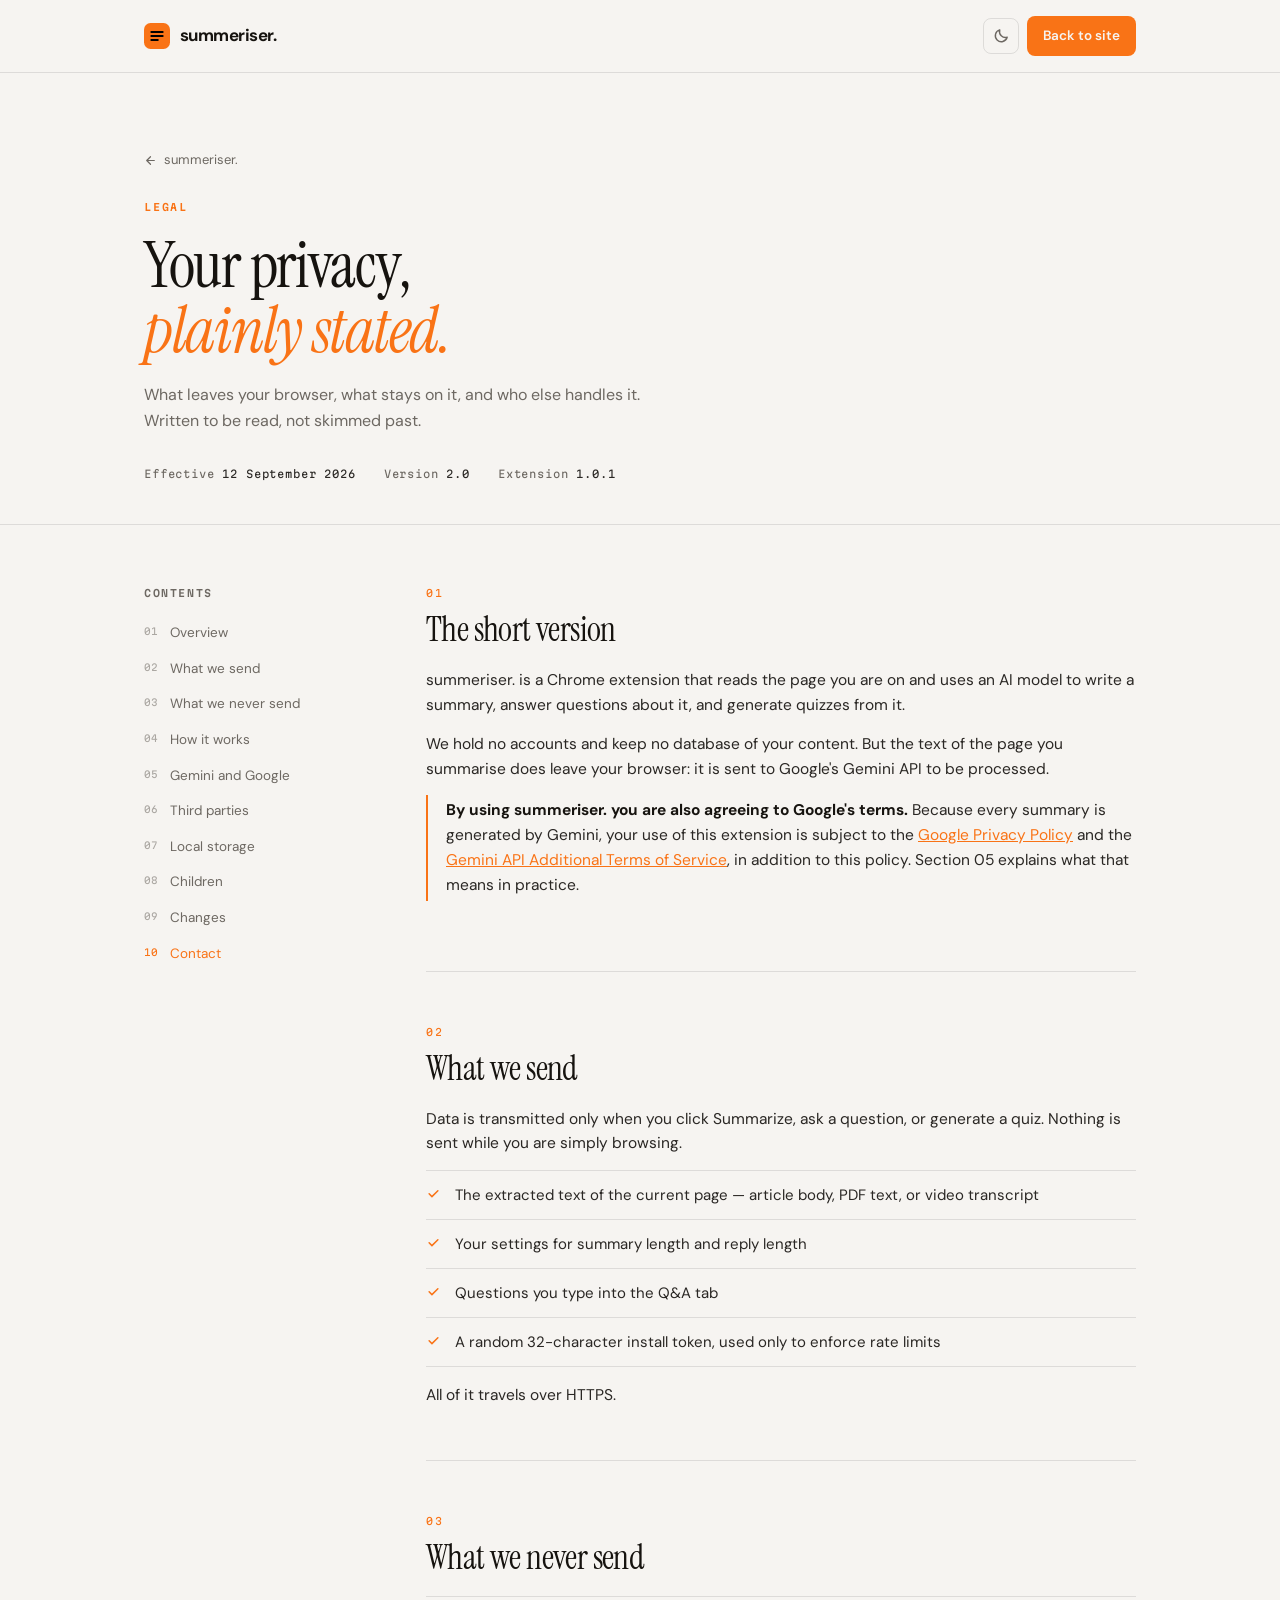
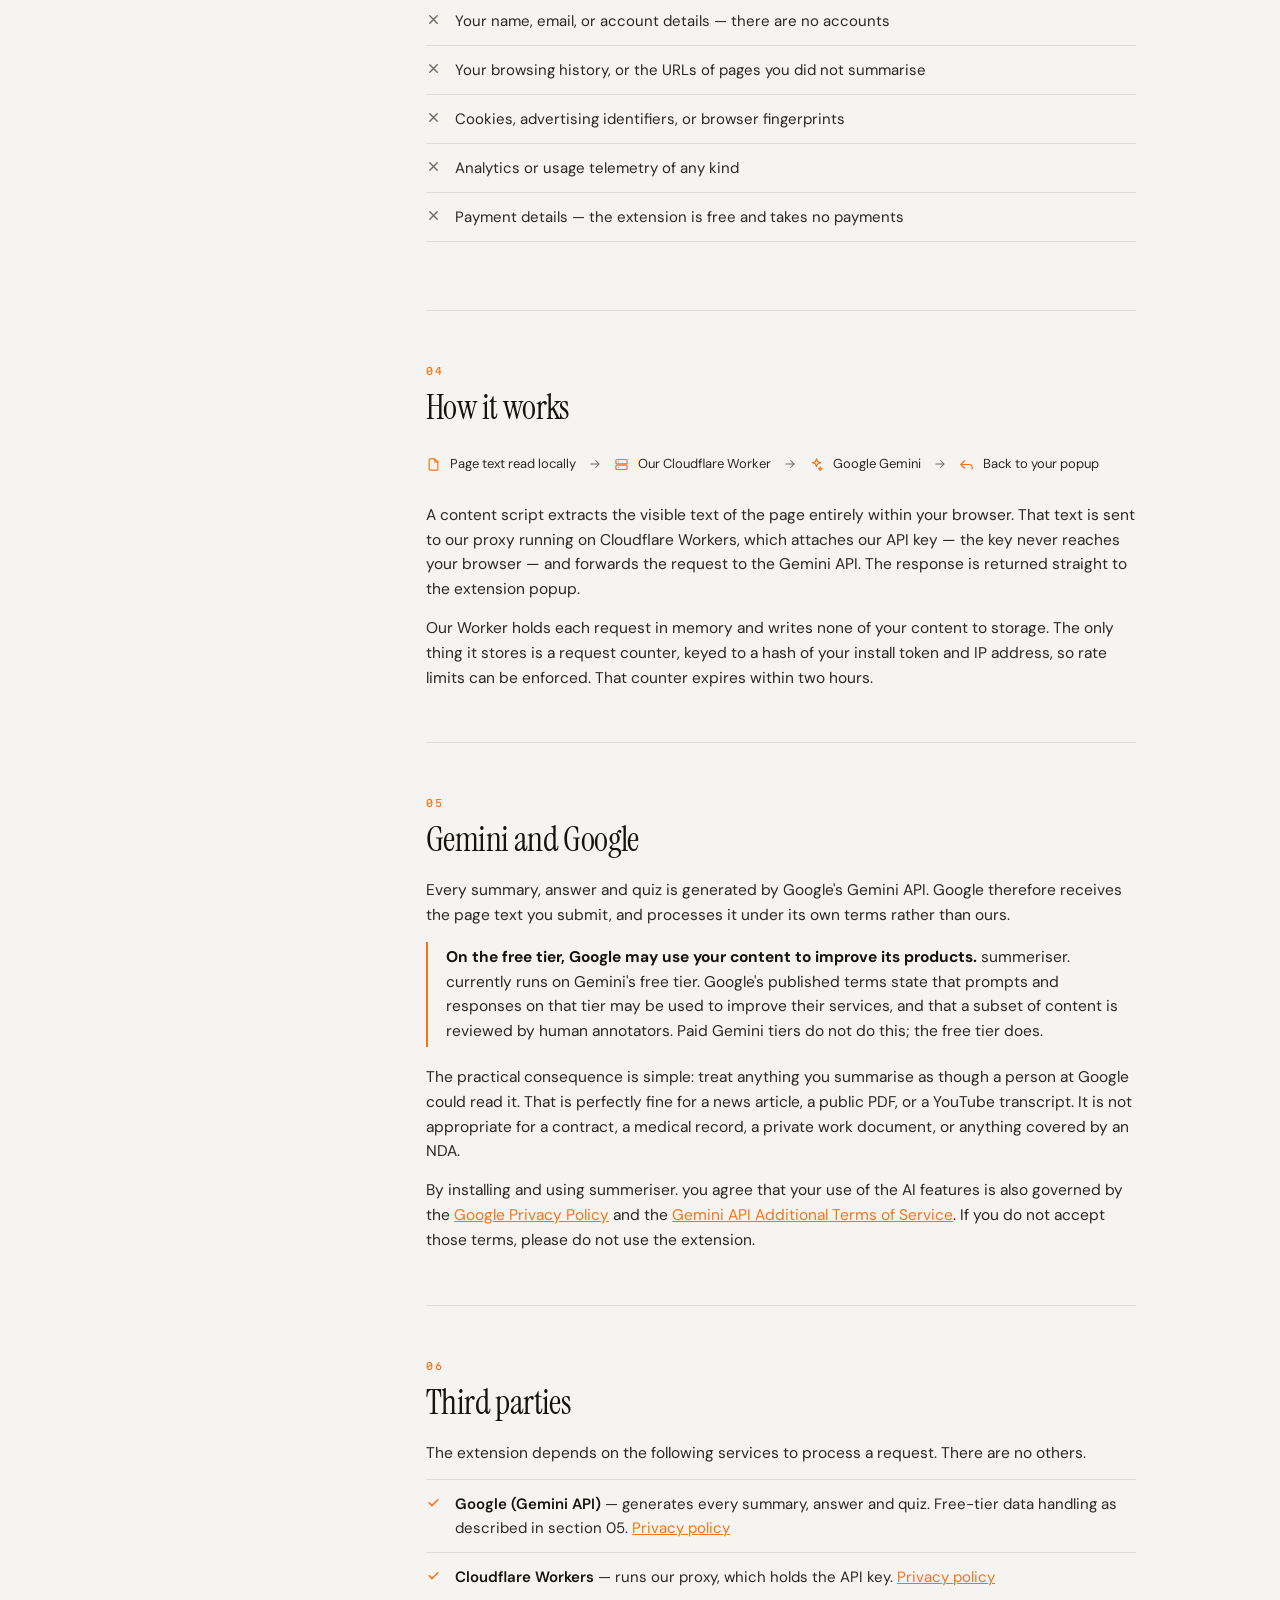
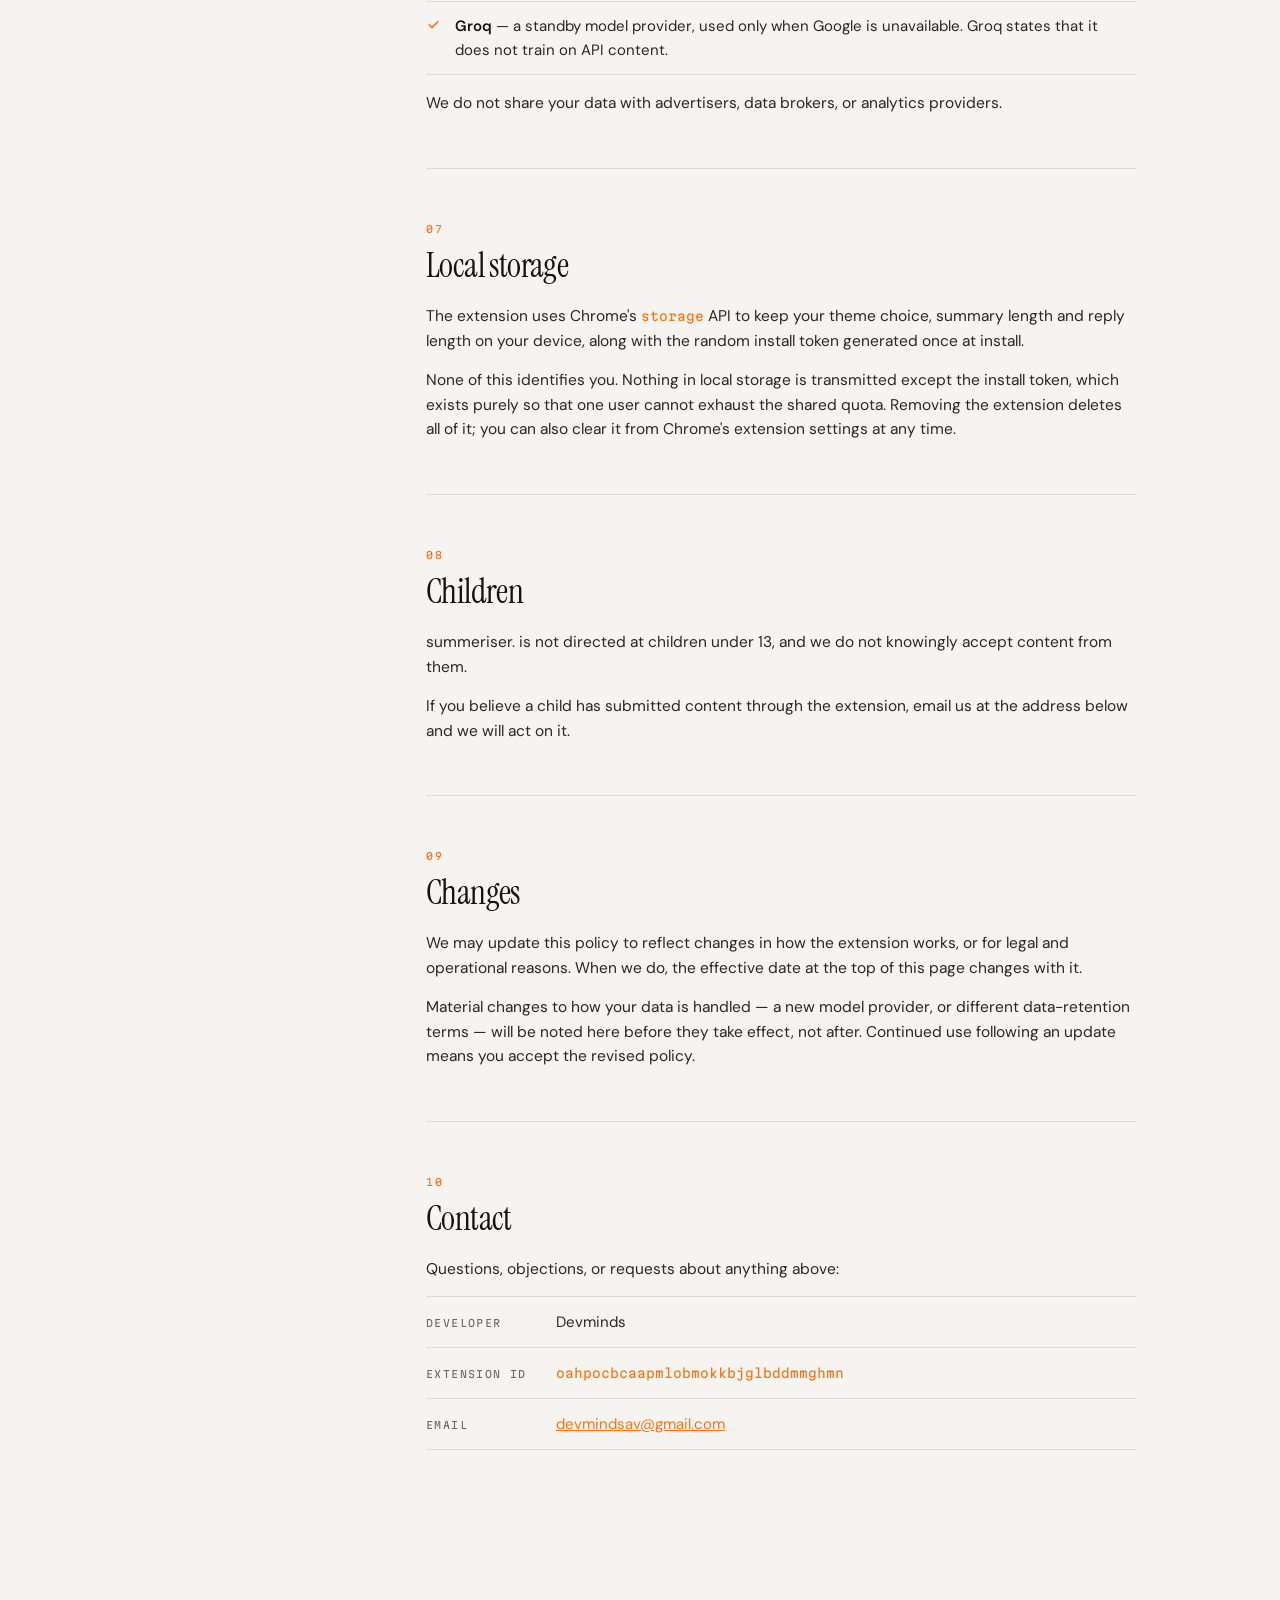
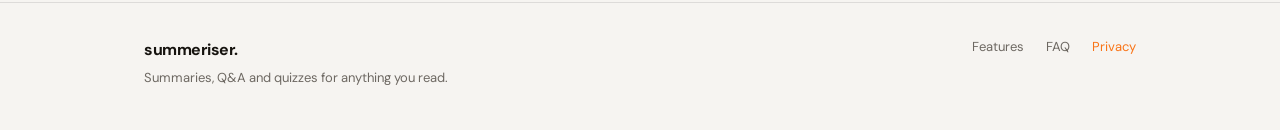
==== commit 7f0f5738: "Update fmt.Println message from 'Hello' to 'Goodbye'" ====
--- a/privacy.html
+++ b/privacy.html
@@ -4,655 +4,391 @@
 <meta charset="UTF-8"/>
 <meta name="viewport" content="width=device-width,initial-scale=1.0"/>
 <title>Privacy Policy — summeriser.</title>
-<link rel="icon" href="data:image/svg+xml,<svg xmlns=%22http://www.w3.org/2000/svg%22 viewBox=%220 0 100 100%22><text y=%22.9em%22 font-size=%2290%22>✦</text></svg>">
+<meta name="description" content="What summeriser. sends, what it keeps, and who else sees it."/>
+<link rel="icon" href="data:image/svg+xml,<svg xmlns='http://www.w3.org/2000/svg' viewBox='0 0 32 32'><rect width='32' height='32' rx='8' fill='%23f97316'/><path d='M9 11h14M9 16h14M9 21h8' stroke='%23000' stroke-width='2.4' stroke-linecap='round'/></svg>">
 <link rel="preconnect" href="https://fonts.googleapis.com"/>
 <link rel="preconnect" href="https://fonts.gstatic.com" crossorigin/>
-<link href="https://fonts.googleapis.com/css2?family=DM+Sans:ital,opsz,wght@0,9..40,300;0,9..40,400;0,9..40,500;0,9..40,700;1,9..40,300&family=Instrument+Serif:ital@0;1&family=Martian+Mono:wght@300;400;700&display=swap" rel="stylesheet"/>
+<link href="https://fonts.googleapis.com/css2?family=DM+Sans:opsz,wght@9..40,400;9..40,500;9..40,700&family=Instrument+Serif:ital@0;1&family=Martian+Mono:wght@400;600&display=swap" rel="stylesheet"/>
 <style>
-
-/* ───────────────────────── RESET */
 *,*::before,*::after{box-sizing:border-box;margin:0;padding:0}
 
-/* ───────────────────────── TOKENS */
 :root{
-  --acc:#f97316;--acc2:#ea580c;--acc3:#fbbf24;
-  --glow:rgba(249,115,22,.35);
-  --r-lg:20px;--r-xl:28px;--r-2xl:40px;
-  --ease:cubic-bezier(.16,1,.3,1);
-}
-[data-theme=dark]{
-  --bg:#04070f;--bg2:#080d1a;--bg3:#0c1220;
-  --card:#0d1526;--border:rgba(148,163,184,.12);
-  --bhi:rgba(148,163,184,.24);
-  --tx:#dde4f0;--mu:#7a889c;--hd:#f0f4fa;
-  --hbg:rgba(4,7,15,.88);
+  --acc:#f97316;
+  --acc-dim:rgba(249,115,22,.38);
+  --bg:#08080a;
+  --line:rgba(255,255,255,.09);
+  --tx:#d8d8dc;
+  --mu:#83838d;
+  --hd:#fafafa;
+  --ease:cubic-bezier(.2,.8,.3,1);
 }
 [data-theme=light]{
-  --bg:#f7f5f0;--bg2:#ede9e0;--bg3:#e5e0d6;
-  --card:#ffffff;--border:rgba(0,0,0,.07);
-  --bhi:rgba(0,0,0,.13);
-  --tx:#3a3630;--mu:#7a7268;--hd:#1a1612;
-  --hbg:rgba(247,245,240,.9);
-}
-
-/* ───────────────────────── BASE */
+  --bg:#f6f4f1;
+  --line:rgba(0,0,0,.1);
+  --tx:#2a2724;--mu:#6d6862;--hd:#16130f;
+}
+
 html{scroll-behavior:smooth}
 body{
   font-family:"DM Sans",system-ui,sans-serif;
   background:var(--bg);color:var(--tx);
-  min-height:100vh;overflow-x:hidden;
-  transition:background .5s,color .5s;
-  cursor:none;
-}
-
-/* ───────────────────────── CUSTOM CURSOR */
-#cursor{
-  position:fixed;width:10px;height:10px;
-  background:var(--acc);border-radius:50%;
-  pointer-events:none;z-index:9999;
-  transform:translate(-50%,-50%);
-  transition:transform .1s,width .25s var(--ease),height .25s var(--ease),opacity .25s;
-  mix-blend-mode:exclusion;
-}
-#cursor-ring{
-  position:fixed;width:36px;height:36px;
-  border:1.5px solid rgba(249,115,22,.5);
-  border-radius:50%;pointer-events:none;z-index:9998;
-  transform:translate(-50%,-50%);
-  transition:transform .18s var(--ease),width .3s var(--ease),height .3s var(--ease),opacity .3s,border-color .3s;
-}
-body:has(a:hover) #cursor-ring,
-body:has(button:hover) #cursor-ring{width:52px;height:52px;border-color:var(--acc)}
-
-/* ───────────────────────── NOISE OVERLAY */
-#noise{
-  position:fixed;inset:0;pointer-events:none;z-index:1;
-  opacity:.025;
-  background-image:url("data:image/svg+xml,%3Csvg viewBox='0 0 256 256' xmlns='http://www.w3.org/2000/svg'%3E%3Cfilter id='n'%3E%3CfeTurbulence type='fractalNoise' baseFrequency='0.9' numOctaves='4' stitchTiles='stitch'/%3E%3C/filter%3E%3Crect width='100%25' height='100%25' filter='url(%23n)'/%3E%3C/svg%3E");
-  background-size:200px 200px;
-  animation:noise-shift 8s steps(2) infinite;
-}
-@keyframes noise-shift{
-  0%{background-position:0 0}25%{background-position:-30px 15px}
-  50%{background-position:10px -20px}75%{background-position:-15px 25px}
-}
-[data-theme=light] #noise{opacity:.04}
-
-/* ───────────────────────── CONTAINER */
-.wrap{width:100%;max-width:1120px;margin:0 auto;padding:0 28px}
-
-/* ───────────────────────── HEADER */
-.hdr{
-  position:fixed;top:0;left:0;right:0;z-index:200;
-  backdrop-filter:blur(24px) saturate(160%);
-  background:var(--hbg);
-  border-bottom:1px solid var(--border);
-  transition:background .5s,border-color .5s,box-shadow .3s;
-}
-.hdr.scrolled{box-shadow:0 6px 32px rgba(0,0,0,.22)}
-.hdr-in{
-  display:flex;align-items:center;justify-content:space-between;
-  padding:15px 28px;gap:20px;
-}
-.brand{display:flex;align-items:center;gap:11px;text-decoration:none}
-.brand-glyph{
-  width:34px;height:34px;border-radius:10px;
-  background:linear-gradient(135deg,var(--acc),var(--acc2));
-  display:flex;align-items:center;justify-content:center;
-  font-size:16px;color:#fff;
-  box-shadow:0 4px 16px var(--glow);
-  transition:transform .3s var(--ease),box-shadow .3s;
-  animation:glyph-spin 6s linear infinite;
-}
-@keyframes glyph-spin{
-  0%,90%{transform:rotate(0deg)}95%{transform:rotate(15deg)}100%{transform:rotate(0deg)}
-}
-.brand:hover .brand-glyph{transform:scale(1.12);box-shadow:0 8px 28px var(--glow)}
-.brand-name{font-size:19px;font-weight:700;letter-spacing:-.04em;color:var(--hd);transition:color .5s}
-.nav{display:flex;align-items:center;gap:28px}
-.nav-a{
-  font-size:13.5px;font-weight:500;text-decoration:none;color:var(--mu);
-  position:relative;padding-bottom:2px;transition:color .2s;
-}
-.nav-a::after{
-  content:"";position:absolute;left:0;bottom:0;
-  width:0;height:1.5px;background:var(--acc);border-radius:2px;
-  transition:width .25s var(--ease);
-}
-.nav-a:hover{color:var(--hd)}
-.nav-a:hover::after{width:100%}
-.hdr-r{display:flex;align-items:center;gap:10px}
-
-/* ───────────────────────── THEME TOGGLE */
-.thm-btn{
-  width:38px;height:38px;border-radius:10px;border:1px solid var(--bhi);
-  background:var(--card);cursor:none;
-  display:flex;align-items:center;justify-content:center;font-size:16px;
-  transition:background .5s,border-color .5s,transform .25s var(--ease);
-}
-.thm-btn:hover{transform:rotate(25deg) scale(1.1)}
-
-/* ───────────────────────── BUTTONS */
-.btn{
-  border-radius:99px;border:1px solid transparent;
-  font-size:14px;font-weight:600;font-family:inherit;
-  padding:9px 22px;cursor:none;text-decoration:none;
-  display:inline-flex;align-items:center;justify-content:center;gap:7px;
-  transition:transform .22s var(--ease),box-shadow .22s,background .22s,border-color .22s,color .22s;
-  white-space:nowrap;position:relative;overflow:hidden;
-}
-.btn-p{
-  background:linear-gradient(135deg,var(--acc),var(--acc2));
-  color:#fff;box-shadow:0 8px 24px var(--glow);
-}
-.btn-p:hover{transform:translateY(-2px) scale(1.02);box-shadow:0 16px 36px var(--glow)}
-.btn-g{background:transparent;color:var(--mu);border-color:var(--bhi)}
-.btn-g:hover{color:var(--hd);border-color:var(--tx);transform:translateY(-1px)}
-
-/* ───────────────────────── REVEAL */
-.r{opacity:0;transition:opacity .85s var(--ease),transform .85s var(--ease)}
-.r.up{transform:translateY(50px)}
-.r.on{opacity:1;transform:none}
-.d1{transition-delay:.1s}.d2{transition-delay:.2s}.d3{transition-delay:.3s}
-.d4{transition-delay:.4s}.d5{transition-delay:.5s}
-
-/* ───────────────────────── SECTION LABELS */
-.sec-lbl{
-  display:inline-flex;align-items:center;gap:8px;
+  min-height:100vh;line-height:1.6;
+  -webkit-font-smoothing:antialiased;
+}
+.wrap{width:100%;max-width:1040px;margin:0 auto;padding:0 24px}
+
+/* ── header ───────────────────────────── */
+.hdr{position:sticky;top:0;z-index:50;background:var(--bg);border-bottom:1px solid var(--line)}
+.hdr-in{display:flex;align-items:center;justify-content:space-between;gap:16px;padding:16px 24px;max-width:1040px;margin:0 auto}
+.brand{display:flex;align-items:center;gap:10px;text-decoration:none;color:var(--hd)}
+.brand span{font-size:17px;font-weight:700;letter-spacing:-.03em}
+.hdr-r{display:flex;align-items:center;gap:8px}
+.icon-btn{
+  width:36px;height:36px;border-radius:8px;
+  border:1px solid var(--line);background:transparent;color:var(--mu);
+  cursor:pointer;display:grid;place-items:center;
+  transition:color .2s,border-color .2s;
+}
+.icon-btn:hover{color:var(--acc);border-color:var(--acc-dim)}
+[data-theme=dark] .ico-sun{display:block}
+[data-theme=dark] .ico-moon{display:none}
+[data-theme=light] .ico-sun{display:none}
+[data-theme=light] .ico-moon{display:block}
+.link-btn{
+  font-size:13.5px;font-weight:600;text-decoration:none;
+  color:var(--bg);background:var(--acc);
+  padding:9px 16px;border-radius:8px;transition:opacity .2s;
+}
+.link-btn:hover{opacity:.85}
+
+/* ── masthead ─────────────────────────── */
+.mast{padding:76px 0 42px;border-bottom:1px solid var(--line)}
+.back{
+  display:inline-flex;align-items:center;gap:7px;
+  font-size:13px;color:var(--mu);text-decoration:none;margin-bottom:28px;
+  transition:color .2s;
+}
+.back:hover{color:var(--acc)}
+.back svg{transition:transform .2s var(--ease)}
+.back:hover svg{transform:translateX(-3px)}
+.eyebrow{
   font-family:"Martian Mono",monospace;
-  font-size:10.5px;font-weight:700;letter-spacing:.14em;
-  text-transform:uppercase;color:var(--acc);margin-bottom:18px;
-}
-.sec-lbl::before{
-  content:"";width:20px;height:1.5px;
-  background:var(--acc);border-radius:2px;
-}
-
-/* ───────────────────────── PAGE HERO */
-.pp-hero{
-  padding:148px 0 80px;
-  background:radial-gradient(ellipse 100% 60% at 50% 0%, rgba(249,115,22,.14) 0%, transparent 60%), var(--bg);
-  border-bottom:1px solid var(--border);
-  position:relative;overflow:hidden;
-  transition:background .5s,border-color .5s;
-}
-
-/* deco rings identical to main site */
-.pp-ring{
-  position:absolute;border-radius:50%;pointer-events:none;
-  border:1px dashed rgba(249,115,22,.12);
-}
-.pp-ring-1{width:600px;height:600px;top:-260px;right:-180px;animation:ring-spin 30s linear infinite}
-.pp-ring-2{width:320px;height:320px;bottom:-120px;left:-80px;animation:ring-spin 20s linear infinite reverse;border-color:rgba(99,102,241,.1)}
-@keyframes ring-spin{from{transform:rotate(0deg)}to{transform:rotate(360deg)}}
-
-.pp-hero-in{
-  max-width:760px;text-align:left;position:relative;z-index:2;
-}
-.pp-crumb{
-  display:inline-flex;align-items:center;gap:8px;
-  font-size:13px;color:var(--mu);margin-bottom:24px;text-decoration:none;
+  font-size:10px;font-weight:600;letter-spacing:.18em;text-transform:uppercase;
+  color:var(--acc);margin-bottom:18px;display:block;
+}
+.mast h1{
+  font-family:"Instrument Serif",Georgia,serif;font-weight:400;
+  font-size:clamp(2.5rem,5.6vw,4rem);line-height:1.03;
+  letter-spacing:-.02em;color:var(--hd);margin-bottom:18px;
+}
+.mast h1 i{color:var(--acc)}
+.mast p{font-size:16px;color:var(--mu);max-width:48ch}
+.mast-meta{
+  display:flex;gap:28px;flex-wrap:wrap;margin-top:32px;
+  font-family:"Martian Mono",monospace;font-size:10.5px;
+  letter-spacing:.08em;color:var(--mu);
+}
+.mast-meta b{color:var(--tx);font-weight:400}
+
+/* ── layout ───────────────────────────── */
+.layout{display:grid;grid-template-columns:210px 1fr;gap:72px;align-items:start;padding:60px 0 100px}
+
+.toc{position:sticky;top:92px}
+.toc-h{
+  font-family:"Martian Mono",monospace;font-size:10px;font-weight:600;
+  letter-spacing:.16em;text-transform:uppercase;color:var(--mu);margin-bottom:14px;
+}
+.toc ol{list-style:none;counter-reset:t}
+.toc a{
+  counter-increment:t;
+  display:block;font-size:13.5px;color:var(--mu);text-decoration:none;
+  padding:7px 0 7px 26px;position:relative;
   transition:color .2s;
 }
-.pp-crumb:hover{color:var(--acc)}
-.pp-crumb svg{flex-shrink:0;transition:transform .2s var(--ease)}
-.pp-crumb:hover svg{transform:translateX(-3px)}
-
-.pp-hero-h{
-  font-family:"Instrument Serif",Georgia,serif;
-  font-size:clamp(2.8rem,5vw,4.4rem);
-  line-height:1.06;letter-spacing:-.028em;
-  color:var(--hd);margin-bottom:16px;
-  transition:color .5s;
-}
-.pp-hero-h em{
-  font-style:italic;
-  background:linear-gradient(120deg,var(--acc),var(--acc3));
-  -webkit-background-clip:text;background-clip:text;color:transparent;
-}
-.pp-hero-sub{
-  font-size:16px;line-height:1.7;color:var(--mu);
-  max-width:480px;transition:color .5s;
-}
-.pp-meta{
-  display:flex;align-items:center;gap:20px;flex-wrap:wrap;
-  margin-top:32px;padding-top:24px;
-  border-top:1px solid var(--border);
-  font-family:"Martian Mono",monospace;
-  font-size:11px;letter-spacing:.08em;color:var(--mu);
-  transition:border-color .5s,color .5s;
-}
-.pp-meta span{display:flex;align-items:center;gap:7px}
-.pp-meta strong{color:var(--tx);transition:color .5s}
-
-/* ───────────────────────── TOC + CONTENT LAYOUT */
-.pp-layout{
-  display:grid;
-  grid-template-columns:220px 1fr;
-  gap:64px;
-  align-items:flex-start;
-  padding:72px 0 100px;
-}
-
-/* ── sticky TOC sidebar */
-.pp-toc{
-  position:sticky;top:100px;
-}
-.pp-toc-title{
-  font-family:"Martian Mono",monospace;
-  font-size:10px;font-weight:700;letter-spacing:.16em;
-  text-transform:uppercase;color:var(--mu);
-  margin-bottom:16px;transition:color .5s;
-}
-.pp-toc-list{
-  list-style:none;
-  display:flex;flex-direction:column;gap:2px;
-}
-.pp-toc-list a{
-  font-size:13px;color:var(--mu);text-decoration:none;
-  padding:6px 10px 6px 14px;
-  border-left:2px solid var(--border);
-  display:block;
-  transition:color .2s,border-color .2s,background .2s;
-  border-radius:0 6px 6px 0;
-}
-.pp-toc-list a:hover{
-  color:var(--acc);
-  border-left-color:var(--acc);
-  background:rgba(249,115,22,.05);
-}
-.pp-toc-list a.active{
-  color:var(--acc);
-  border-left-color:var(--acc);
-  background:rgba(249,115,22,.07);
-  font-weight:600;
-}
-
-/* ── main content */
-.pp-content{}
-
-.pp-section{
-  margin-bottom:64px;
-  scroll-margin-top:110px;
-}
-.pp-section:last-child{margin-bottom:0}
-
-.pp-section-num{
-  font-family:"Martian Mono",monospace;
-  font-size:10px;font-weight:700;letter-spacing:.14em;
-  color:var(--acc);text-transform:uppercase;
-  display:block;margin-bottom:8px;
-}
-.pp-section h2{
-  font-family:"Instrument Serif",serif;
-  font-size:clamp(1.5rem,2.8vw,2rem);
-  letter-spacing:-.02em;
-  color:var(--hd);margin-bottom:18px;
-  transition:color .5s;
-}
-.pp-section p{
-  font-size:15px;line-height:1.78;
-  color:var(--tx);margin-bottom:14px;
-  transition:color .5s;
-}
-.pp-section p:last-child{margin-bottom:0}
-
-.pp-section ul{
-  list-style:none;
-  display:flex;flex-direction:column;
-  gap:10px;margin-bottom:14px;
-}
-.pp-section li{
-  font-size:15px;line-height:1.66;
-  color:var(--tx);
-  padding-left:22px;position:relative;
-  transition:color .5s;
-}
-.pp-section li::before{
-  content:"▸";
+.toc a::before{
+  content:counter(t,decimal-leading-zero);
   position:absolute;left:0;
-  color:var(--acc);font-size:12px;margin-top:2px;
-}
-
-/* ── highlight callout */
-.pp-callout{
-  background:rgba(249,115,22,.07);
-  border:1px solid rgba(249,115,22,.2);
-  border-left:3px solid var(--acc);
-  border-radius:12px;
-  padding:16px 20px;
-  margin:20px 0;
-  font-size:14px;
-  line-height:1.7;
-  color:var(--tx);
-  transition:color .5s,background .5s,border-color .5s;
-}
-.pp-callout strong{color:var(--hd)}
-
-/* ── section divider */
-.pp-div{
-  width:100%;height:1px;
-  background:linear-gradient(90deg,transparent,var(--bhi),transparent);
-  margin-bottom:64px;
-}
-
-/* ── contact card */
-.pp-contact{
-  background:var(--card);
-  border:1px solid var(--bhi);
-  border-radius:var(--r-xl);
-  padding:32px 36px;
-  margin-top:20px;
-  position:relative;overflow:hidden;
-  transition:background .5s,border-color .5s;
-}
-.pp-contact::before{
-  content:"";position:absolute;inset:0;
-  background:radial-gradient(ellipse 70% 60% at 0% 0%, rgba(249,115,22,.06), transparent 60%);
-  pointer-events:none;
-}
-.pp-contact-row{
-  display:flex;align-items:baseline;gap:10px;
-  margin-bottom:10px;font-size:15px;
-}
-.pp-contact-row:last-child{margin-bottom:0}
-.pp-contact-row strong{
-  min-width:100px;font-size:13px;font-weight:700;
-  letter-spacing:.04em;color:var(--mu);
-  font-family:"Martian Mono",monospace;text-transform:uppercase;
-  transition:color .5s;
-}
-.pp-contact-row span{color:var(--tx);transition:color .5s}
-.pp-contact-row a{
-  color:var(--acc);text-decoration:none;
-  transition:opacity .2s;
-}
-.pp-contact-row a:hover{opacity:.75}
-
-/* ───────────────────────── FOOTER */
-.ftr{border-top:1px solid var(--border);padding:44px 0 38px;transition:border-color .5s}
-.ftr-in{display:flex;align-items:center;justify-content:space-between;gap:20px}
-.ftr-tag{font-size:13px;color:var(--mu);margin-top:4px;transition:color .5s}
-.ftr-links{display:flex;gap:24px;flex-wrap:wrap}
-.ftr-links a{font-size:13px;color:var(--mu);text-decoration:none;transition:color .2s}
-.ftr-links a:hover{color:var(--hd)}
-
-/* ───────────────────────── RESPONSIVE */
+  font-family:"Martian Mono",monospace;font-size:9.5px;color:var(--mu);
+  opacity:.55;top:9px;
+}
+.toc a:hover,.toc a.active{color:var(--acc)}
+.toc a.active::before{color:var(--acc);opacity:1}
+
+/* ── sections ─────────────────────────── */
+section{padding:0 0 52px;scroll-margin-top:96px}
+section+section{border-top:1px solid var(--line);padding-top:52px}
+.sec-no{
+  font-family:"Martian Mono",monospace;font-size:10px;
+  letter-spacing:.18em;color:var(--acc);display:block;margin-bottom:10px;
+}
+section h2{
+  font-family:"Instrument Serif",serif;font-weight:400;
+  font-size:clamp(1.6rem,3vw,2.1rem);line-height:1.16;
+  letter-spacing:-.018em;color:var(--hd);margin-bottom:18px;
+}
+section h3{font-size:13px;font-weight:700;color:var(--mu);margin:26px 0 12px}
+section p{font-size:15.5px;margin-bottom:14px;max-width:66ch}
+section p:last-child{margin-bottom:0}
+section a{color:var(--acc)}
+
+/* hairline rows, not boxes */
+.rows{list-style:none;margin:6px 0 16px;max-width:66ch}
+.rows li{
+  display:flex;gap:14px;align-items:flex-start;
+  padding:12px 0;border-top:1px solid var(--line);font-size:15px;
+}
+.rows li:last-child{border-bottom:1px solid var(--line)}
+.rows li svg{flex-shrink:0;margin-top:3px}
+.rows.yes li svg{color:var(--acc)}
+.rows.no li svg{color:var(--mu)}
+.rows b{color:var(--hd);font-weight:600}
+
+.flag{
+  border-left:2px solid var(--acc);
+  padding:3px 0 3px 18px;margin:6px 0 18px;
+  font-size:15.5px;max-width:66ch;
+}
+.flag b{color:var(--hd)}
+
+.mono{font-family:"Martian Mono",monospace;font-size:12.5px;color:var(--acc)}
+
+/* data-path diagram */
+.flow{display:flex;align-items:center;gap:12px;flex-wrap:wrap;margin:10px 0 20px}
+.flow-node{display:flex;align-items:center;gap:9px;font-size:13px;color:var(--tx);padding:8px 0}
+.flow-node svg{color:var(--acc)}
+.flow-arrow{color:var(--mu);display:grid;place-items:center}
+
+/* contact rules */
+.dl{margin-top:8px;max-width:66ch}
+.dl div{display:flex;gap:18px;align-items:baseline;flex-wrap:wrap;padding:13px 0;border-top:1px solid var(--line)}
+.dl div:last-child{border-bottom:1px solid var(--line)}
+.dl dt{
+  font-family:"Martian Mono",monospace;font-size:10px;
+  letter-spacing:.14em;text-transform:uppercase;color:var(--mu);min-width:112px;
+}
+.dl dd{font-size:15px}
+.dl dd a{color:var(--acc)}
+
 @media(max-width:860px){
-  .pp-layout{grid-template-columns:1fr;gap:40px}
-  .pp-toc{position:static}
-}
-@media(max-width:680px){
-  .nav{display:none}
-  .pp-hero{padding-top:110px}
-  .pp-contact{padding:22px 20px}
-  .ftr-in{flex-direction:column;align-items:flex-start}
-}
-
+  .layout{grid-template-columns:1fr;gap:36px}
+  .toc{position:static}
+}
+@media(max-width:640px){
+  .mast{padding-top:52px}
+  .dl dt{min-width:100%}
+}
+@media(prefers-reduced-motion:reduce){*{transition:none!important}}
+
+/* ── footer ───────────────────────────── */
+.ftr{border-top:1px solid var(--line);padding:34px 0 42px}
+.ftr-in{display:flex;justify-content:space-between;gap:20px;flex-wrap:wrap}
+.ftr p{font-size:13px;color:var(--mu);margin-top:5px}
+.ftr nav{display:flex;gap:22px;flex-wrap:wrap}
+.ftr nav a{font-size:13px;color:var(--mu);text-decoration:none}
+.ftr nav a:hover{color:var(--hd)}
 </style>
 </head>
 <body>
 
-<!-- CURSOR -->
-<div id="cursor"></div>
-<div id="cursor-ring"></div>
-
-<!-- NOISE -->
-<div id="noise"></div>
-
-<!-- ════════════════════════════════ HEADER -->
-<header class="hdr" id="hdr">
+<header class="hdr">
   <div class="hdr-in">
-    <a href="index.html" class="brand">
-      <div class="brand-glyph">✦</div>
-      <span class="brand-name">summeriser.</span>
+    <a class="brand" href="index.html">
+      <svg width="26" height="26" viewBox="0 0 32 32" fill="none" aria-hidden="true">
+        <rect width="32" height="32" rx="8" fill="#f97316"/>
+        <path d="M9 11h14M9 16h14M9 21h8" stroke="#000" stroke-width="2.4" stroke-linecap="round"/>
+      </svg>
+      <span>summeriser.</span>
     </a>
-    <nav class="nav">
-      <a href="index.html#features"     class="nav-a">Features</a>
-      <a href="index.html#how-it-works" class="nav-a">How it works</a>
-      <a href="index.html#pricing"      class="nav-a">Pricing</a>
-      <a href="index.html#faq"          class="nav-a">FAQ</a>
-    </nav>
     <div class="hdr-r">
-      <button class="thm-btn" id="thm" aria-label="Toggle theme">🌙</button>
-      <a href="https://chrome.google.com/webstore" class="btn btn-p" target="_blank" rel="noreferrer">Add to Chrome</a>
+      <button class="icon-btn" id="theme" aria-label="Toggle colour theme">
+        <svg class="ico-sun" width="17" height="17" viewBox="0 0 24 24" fill="none" stroke="currentColor" stroke-width="2" stroke-linecap="round"><circle cx="12" cy="12" r="4.2"/><path d="M12 2v2M12 20v2M2 12h2M20 12h2M4.9 4.9l1.4 1.4M17.7 17.7l1.4 1.4M19.1 4.9l-1.4 1.4M6.3 17.7l-1.4 1.4"/></svg>
+        <svg class="ico-moon" width="17" height="17" viewBox="0 0 24 24" fill="none" stroke="currentColor" stroke-width="2" stroke-linecap="round" stroke-linejoin="round"><path d="M20 14.5A8.5 8.5 0 0 1 9.5 4a8.5 8.5 0 1 0 10.5 10.5Z"/></svg>
+      </button>
+      <a class="link-btn" href="index.html">Back to site</a>
     </div>
   </div>
 </header>
 
-<!-- ════════════════════════════════ HERO -->
-<section class="pp-hero">
-  <div class="pp-ring pp-ring-1"></div>
-  <div class="pp-ring pp-ring-2"></div>
+<section class="mast" style="border-top:0">
   <div class="wrap">
-    <div class="pp-hero-in">
-      <a href="index.html" class="pp-crumb r up">
-        <svg width="14" height="14" viewBox="0 0 24 24" fill="none" stroke="currentColor" stroke-width="2" stroke-linecap="round" stroke-linejoin="round"><path d="M19 12H5M12 5l-7 7 7 7"/></svg>
-        Back to summeriser.
-      </a>
-      <div class="sec-lbl r up d1">Legal</div>
-      <h1 class="pp-hero-h r up d2">Your privacy,<br><em>plainly stated.</em></h1>
-      <p class="pp-hero-sub r up d3">We believe you should know exactly what happens to your data — in plain language, not legalese.</p>
-      <div class="pp-meta r up d4">
-        <span>✦ <strong>Effective</strong> March 23, 2026</span>
-        <span>✦ <strong>Version</strong> 1.0</span>
-        <span>✦ <strong>Extension</strong> v1.0.1</span>
-      </div>
+    <a class="back" href="index.html">
+      <svg width="13" height="13" viewBox="0 0 24 24" fill="none" stroke="currentColor" stroke-width="2.2" stroke-linecap="round" stroke-linejoin="round"><path d="M19 12H5M12 5l-7 7 7 7"/></svg>
+      summeriser.
+    </a>
+    <span class="eyebrow">Legal</span>
+    <h1>Your privacy,<br><i>plainly stated.</i></h1>
+    <p>What leaves your browser, what stays on it, and who else handles it. Written to be read, not skimmed past.</p>
+    <div class="mast-meta">
+      <span>Effective <b>12 September 2026</b></span>
+      <span>Version <b>2.0</b></span>
+      <span>Extension <b>1.0.1</b></span>
     </div>
   </div>
 </section>
 
-<!-- ════════════════════════════════ CONTENT -->
-<main>
-  <div class="wrap">
-    <div class="pp-layout">
-
-      <!-- TOC SIDEBAR -->
-      <aside class="pp-toc" aria-label="Table of contents">
-        <p class="pp-toc-title">Contents</p>
-        <ol class="pp-toc-list">
-          <li><a href="#overview">Overview</a></li>
-          <li><a href="#data-collected">Data We Collect</a></li>
-          <li><a href="#data-not-collected">Data We Don't Collect</a></li>
-          <li><a href="#how-it-works">How It Works</a></li>
-          <li><a href="#third-parties">Third-Party Services</a></li>
-          <li><a href="#storage">Local Storage</a></li>
-          <li><a href="#children">Children's Privacy</a></li>
-          <li><a href="#changes">Policy Changes</a></li>
-          <li><a href="#contact">Contact</a></li>
-        </ol>
-      </aside>
-
-      <!-- MAIN CONTENT -->
-      <div class="pp-content">
-
-        <div class="pp-section r up" id="overview">
-          <span class="pp-section-num">01 — Overview</span>
-          <h2>The short version</h2>
-          <div class="pp-callout">
-            <strong>Bottom line:</strong> We do not collect, store, or sell your personal data. Page content is sent to our AI service solely to generate your summary and is not retained after your request completes.
-          </div>
-          <p>summeriser. ("the Extension") is a browser extension that uses AI to summarize web articles, PDFs, and YouTube videos, and allows you to ask questions and take quizzes about that content. This policy explains how we handle information when you use the Extension.</p>
+<main class="wrap">
+  <div class="layout">
+
+    <aside class="toc" aria-label="Contents">
+      <p class="toc-h">Contents</p>
+      <ol>
+        <li><a href="#overview">Overview</a></li>
+        <li><a href="#collected">What we send</a></li>
+        <li><a href="#not-collected">What we never send</a></li>
+        <li><a href="#flow">How it works</a></li>
+        <li><a href="#gemini">Gemini and Google</a></li>
+        <li><a href="#third-parties">Third parties</a></li>
+        <li><a href="#storage">Local storage</a></li>
+        <li><a href="#children">Children</a></li>
+        <li><a href="#changes">Changes</a></li>
+        <li><a href="#contact">Contact</a></li>
+      </ol>
+    </aside>
+
+    <div>
+
+      <section id="overview">
+        <span class="sec-no">01</span>
+        <h2>The short version</h2>
+        <p>summeriser. is a Chrome extension that reads the page you are on and uses an AI model to write a summary, answer questions about it, and generate quizzes from it.</p>
+        <p>We hold no accounts and keep no database of your content. But the text of the page you summarise does leave your browser: it is sent to Google's Gemini API to be processed.</p>
+        <div class="flag"><b>By using summeriser. you are also agreeing to Google's terms.</b> Because every summary is generated by Gemini, your use of this extension is subject to the <a href="https://policies.google.com/privacy" target="_blank" rel="noopener noreferrer">Google Privacy Policy</a> and the <a href="https://ai.google.dev/gemini-api/terms" target="_blank" rel="noopener noreferrer">Gemini API Additional Terms of Service</a>, in addition to this policy. Section 05 explains what that means in practice.</div>
+      </section>
+
+      <section id="collected">
+        <span class="sec-no">02</span>
+        <h2>What we send</h2>
+        <p>Data is transmitted only when you click Summarize, ask a question, or generate a quiz. Nothing is sent while you are simply browsing.</p>
+        <ul class="rows yes">
+          <li><svg width="15" height="15" viewBox="0 0 24 24" fill="none" stroke="currentColor" stroke-width="2.4" stroke-linecap="round" stroke-linejoin="round"><path d="M5 12.5l4.5 4.5L19 7.5"/></svg><span>The extracted text of the current page &mdash; article body, PDF text, or video transcript</span></li>
+          <li><svg width="15" height="15" viewBox="0 0 24 24" fill="none" stroke="currentColor" stroke-width="2.4" stroke-linecap="round" stroke-linejoin="round"><path d="M5 12.5l4.5 4.5L19 7.5"/></svg><span>Your settings for summary length and reply length</span></li>
+          <li><svg width="15" height="15" viewBox="0 0 24 24" fill="none" stroke="currentColor" stroke-width="2.4" stroke-linecap="round" stroke-linejoin="round"><path d="M5 12.5l4.5 4.5L19 7.5"/></svg><span>Questions you type into the Q&amp;A tab</span></li>
+          <li><svg width="15" height="15" viewBox="0 0 24 24" fill="none" stroke="currentColor" stroke-width="2.4" stroke-linecap="round" stroke-linejoin="round"><path d="M5 12.5l4.5 4.5L19 7.5"/></svg><span>A random 32-character install token, used only to enforce rate limits</span></li>
+        </ul>
+        <p>All of it travels over HTTPS.</p>
+      </section>
+
+      <section id="not-collected">
+        <span class="sec-no">03</span>
+        <h2>What we never send</h2>
+        <ul class="rows no">
+          <li><svg width="15" height="15" viewBox="0 0 24 24" fill="none" stroke="currentColor" stroke-width="2.2" stroke-linecap="round"><path d="M6 6l12 12M18 6L6 18"/></svg><span>Your name, email, or account details &mdash; there are no accounts</span></li>
+          <li><svg width="15" height="15" viewBox="0 0 24 24" fill="none" stroke="currentColor" stroke-width="2.2" stroke-linecap="round"><path d="M6 6l12 12M18 6L6 18"/></svg><span>Your browsing history, or the URLs of pages you did not summarise</span></li>
+          <li><svg width="15" height="15" viewBox="0 0 24 24" fill="none" stroke="currentColor" stroke-width="2.2" stroke-linecap="round"><path d="M6 6l12 12M18 6L6 18"/></svg><span>Cookies, advertising identifiers, or browser fingerprints</span></li>
+          <li><svg width="15" height="15" viewBox="0 0 24 24" fill="none" stroke="currentColor" stroke-width="2.2" stroke-linecap="round"><path d="M6 6l12 12M18 6L6 18"/></svg><span>Analytics or usage telemetry of any kind</span></li>
+          <li><svg width="15" height="15" viewBox="0 0 24 24" fill="none" stroke="currentColor" stroke-width="2.2" stroke-linecap="round"><path d="M6 6l12 12M18 6L6 18"/></svg><span>Payment details &mdash; the extension is free and takes no payments</span></li>
+        </ul>
+      </section>
+
+      <section id="flow">
+        <span class="sec-no">04</span>
+        <h2>How it works</h2>
+        <div class="flow">
+          <span class="flow-node"><svg width="15" height="15" viewBox="0 0 24 24" fill="none" stroke="currentColor" stroke-width="1.9" stroke-linecap="round" stroke-linejoin="round"><path d="M14 3H7a2 2 0 0 0-2 2v14a2 2 0 0 0 2 2h10a2 2 0 0 0 2-2V8Z"/><path d="M14 3v5h5"/></svg>Page text read locally</span>
+          <span class="flow-arrow"><svg width="14" height="14" viewBox="0 0 24 24" fill="none" stroke="currentColor" stroke-width="1.8" stroke-linecap="round" stroke-linejoin="round"><path d="M5 12h13M13 6l6 6-6 6"/></svg></span>
+          <span class="flow-node"><svg width="15" height="15" viewBox="0 0 24 24" fill="none" stroke="currentColor" stroke-width="1.9" stroke-linecap="round" stroke-linejoin="round"><rect x="3" y="4" width="18" height="7" rx="2"/><rect x="3" y="13" width="18" height="7" rx="2"/><path d="M7 7.5h.01M7 16.5h.01"/></svg>Our Cloudflare Worker</span>
+          <span class="flow-arrow"><svg width="14" height="14" viewBox="0 0 24 24" fill="none" stroke="currentColor" stroke-width="1.8" stroke-linecap="round" stroke-linejoin="round"><path d="M5 12h13M13 6l6 6-6 6"/></svg></span>
+          <span class="flow-node"><svg width="15" height="15" viewBox="0 0 24 24" fill="none" stroke="currentColor" stroke-width="1.9" stroke-linecap="round" stroke-linejoin="round"><path d="M12 3l1.9 4.6L18.5 9l-4.6 1.9L12 15.5l-1.9-4.6L5.5 9l4.6-1.4Z"/><path d="M18 16l.8 2 2 .8-2 .8-.8 2-.8-2-2-.8 2-.8Z"/></svg>Google Gemini</span>
+          <span class="flow-arrow"><svg width="14" height="14" viewBox="0 0 24 24" fill="none" stroke="currentColor" stroke-width="1.8" stroke-linecap="round" stroke-linejoin="round"><path d="M5 12h13M13 6l6 6-6 6"/></svg></span>
+          <span class="flow-node"><svg width="15" height="15" viewBox="0 0 24 24" fill="none" stroke="currentColor" stroke-width="1.9" stroke-linecap="round" stroke-linejoin="round"><path d="M9 6l-6 6 6 6"/><path d="M3 12h13a5 5 0 0 1 5 5v2"/></svg>Back to your popup</span>
         </div>
-
-        <div class="pp-div"></div>
-
-        <div class="pp-section r up" id="data-collected">
-          <span class="pp-section-num">02 — Data We Collect</span>
-          <h2>What's sent to our server</h2>
-          <p>When you click Summarize, the Extension transmits the following to our Cloudflare Worker solely to process your request:</p>
-          <ul>
-            <li>The extracted text content of the current page (article body, PDF text, or YouTube transcript)</li>
-            <li>Your selected settings (summary length, response length)</li>
-            <li>Questions you type into the Q&amp;A tab</li>
-          </ul>
-          <p>All transmission is over HTTPS. This data is used only to generate your response — it is not logged, stored, or linked to any identifier after your request is fulfilled.</p>
-        </div>
-
-        <div class="pp-div"></div>
-
-        <div class="pp-section r up" id="data-not-collected">
-          <span class="pp-section-num">03 — Data We Don't Collect</span>
-          <h2>What we never touch</h2>
-          <p>We do not collect, store, or process any of the following:</p>
-          <ul>
-            <li>Your name, email address, or any account information</li>
-            <li>Your browsing history or the URLs you visit</li>
-            <li>Cookies or tracking identifiers of any kind</li>
-            <li>Any data from pages where you don't trigger the Extension</li>
-            <li>Analytics, telemetry, or usage statistics</li>
-            <li>Payment or financial information</li>
-          </ul>
-        </div>
-
-        <div class="pp-div"></div>
-
-        <div class="pp-section r up" id="how-it-works">
-          <span class="pp-section-num">04 — How It Works</span>
-          <h2>The data flow, step by step</h2>
-          <p>When you click "Summarize", the Extension reads the visible text of the current page using a content script running entirely in your browser. That text is then sent to our backend API worker hosted on Cloudflare Workers.</p>
-          <p>The Worker forwards the content to a Groq AI model (Llama-3.3-70B) to generate your summary, then streams the result directly back to your browser popup.</p>
-          <p>No content is written to any database. The worker processes each request in memory and discards all data once the response has been delivered.</p>
-        </div>
-
-        <div class="pp-div"></div>
-
-        <div class="pp-section r up" id="third-parties">
-          <span class="pp-section-num">05 — Third-Party Services</span>
-          <h2>Who else is involved</h2>
-          <p>The Extension relies on the following third-party infrastructure to process requests:</p>
-          <ul>
-            <li><strong>Cloudflare Workers</strong> — our serverless backend runtime. Subject to <a href="https://www.cloudflare.com/privacypolicy/" target="_blank" rel="noopener noreferrer">Cloudflare's Privacy Policy</a>.</li>
-            <li><strong>Groq (Llama-3.3-70B)</strong> — AI model provider used to generate summaries and Q&amp;A responses. Content you send is not used to train models per Groq's data policy.</li>
-          </ul>
-          <p>We do not share your data with advertisers, data brokers, analytics providers, or any other third parties beyond those listed above.</p>
-        </div>
-
-        <div class="pp-div"></div>
-
-        <div class="pp-section r up" id="storage">
-          <span class="pp-section-num">06 — Local Storage</span>
-          <h2>What stays on your device</h2>
-          <p>The Extension uses Chrome's <code style="font-family:'Martian Mono',monospace;font-size:13px;background:rgba(249,115,22,.1);padding:2px 7px;border-radius:5px;color:var(--acc)">storage</code> API to save your preferences (theme, summary length, response length) locally on your device. This data never leaves your browser and is only used to restore your settings between sessions. You can clear it at any time via Chrome's extension settings.</p>
-        </div>
-
-        <div class="pp-div"></div>
-
-        <div class="pp-section r up" id="children">
-          <span class="pp-section-num">07 — Children's Privacy</span>
-          <h2>Under 13</h2>
-          <p>summeriser. is not directed at children under the age of 13. We do not knowingly collect any personal information from children. If you believe a child has submitted content through the Extension, please contact us and we will take immediate steps to address it.</p>
-        </div>
-
-        <div class="pp-div"></div>
-
-        <div class="pp-section r up" id="changes">
-          <span class="pp-section-num">08 — Policy Changes</span>
-          <h2>When this policy updates</h2>
-          <p>We may update this Privacy Policy from time to time to reflect changes in our practices or for operational, legal, or regulatory reasons. When we do, we will update the effective date shown at the top of this page.</p>
-          <p>We encourage you to review this page periodically. Continued use of the Extension after any update constitutes your acceptance of the revised policy.</p>
-        </div>
-
-        <div class="pp-div"></div>
-
-        <div class="pp-section r up" id="contact">
-          <span class="pp-section-num">09 — Contact</span>
-          <h2>Get in touch</h2>
-          <p>If you have any questions, concerns, or requests regarding this Privacy Policy or the way summeriser. handles data, reach out to us:</p>
-          <div class="pp-contact">
-            <div class="pp-contact-row">
-              <strong>Developer</strong>
-              <span>Devminds</span>
-            </div>
-            <div class="pp-contact-row">
-              <strong>Publisher ID</strong>
-              <span style="font-family:'Martian Mono',monospace;font-size:12px;">oahpocbcaapmlobmokkbjglbddmmghmn</span>
-            </div>
-            <div class="pp-contact-row">
-              <strong>Email</strong>
-              <a href="mailto:devmindsav@gmail.com">devmindsav@gmail.com</a>
-            </div>
-          </div>
-        </div>
-
-      </div><!-- /pp-content -->
-    </div><!-- /pp-layout -->
-  </div><!-- /wrap -->
+        <p>A content script extracts the visible text of the page entirely within your browser. That text is sent to our proxy running on Cloudflare Workers, which attaches our API key &mdash; the key never reaches your browser &mdash; and forwards the request to the Gemini API. The response is returned straight to the extension popup.</p>
+        <p>Our Worker holds each request in memory and writes none of your content to storage. The only thing it stores is a request counter, keyed to a hash of your install token and IP address, so rate limits can be enforced. That counter expires within two hours.</p>
+      </section>
+
+      <section id="gemini">
+        <span class="sec-no">05</span>
+        <h2>Gemini and Google</h2>
+        <p>Every summary, answer and quiz is generated by Google's Gemini API. Google therefore receives the page text you submit, and processes it under its own terms rather than ours.</p>
+        <div class="flag"><b>On the free tier, Google may use your content to improve its products.</b> summeriser. currently runs on Gemini's free tier. Google's published terms state that prompts and responses on that tier may be used to improve their services, and that a subset of content is reviewed by human annotators. Paid Gemini tiers do not do this; the free tier does.</div>
+        <p>The practical consequence is simple: treat anything you summarise as though a person at Google could read it. That is perfectly fine for a news article, a public PDF, or a YouTube transcript. It is not appropriate for a contract, a medical record, a private work document, or anything covered by an NDA.</p>
+        <p>By installing and using summeriser. you agree that your use of the AI features is also governed by the <a href="https://policies.google.com/privacy" target="_blank" rel="noopener noreferrer">Google Privacy Policy</a> and the <a href="https://ai.google.dev/gemini-api/terms" target="_blank" rel="noopener noreferrer">Gemini API Additional Terms of Service</a>. If you do not accept those terms, please do not use the extension.</p>
+      </section>
+
+      <section id="third-parties">
+        <span class="sec-no">06</span>
+        <h2>Third parties</h2>
+        <p>The extension depends on the following services to process a request. There are no others.</p>
+        <ul class="rows yes">
+          <li><svg width="15" height="15" viewBox="0 0 24 24" fill="none" stroke="currentColor" stroke-width="2.4" stroke-linecap="round" stroke-linejoin="round"><path d="M5 12.5l4.5 4.5L19 7.5"/></svg><span><b>Google (Gemini API)</b> &mdash; generates every summary, answer and quiz. Free-tier data handling as described in section 05. <a href="https://policies.google.com/privacy" target="_blank" rel="noopener noreferrer">Privacy policy</a></span></li>
+          <li><svg width="15" height="15" viewBox="0 0 24 24" fill="none" stroke="currentColor" stroke-width="2.4" stroke-linecap="round" stroke-linejoin="round"><path d="M5 12.5l4.5 4.5L19 7.5"/></svg><span><b>Cloudflare Workers</b> &mdash; runs our proxy, which holds the API key. <a href="https://www.cloudflare.com/privacypolicy/" target="_blank" rel="noopener noreferrer">Privacy policy</a></span></li>
+          <li><svg width="15" height="15" viewBox="0 0 24 24" fill="none" stroke="currentColor" stroke-width="2.4" stroke-linecap="round" stroke-linejoin="round"><path d="M5 12.5l4.5 4.5L19 7.5"/></svg><span><b>Groq</b> &mdash; a standby model provider, used only when Google is unavailable. Groq states that it does not train on API content.</span></li>
+        </ul>
+        <p>We do not share your data with advertisers, data brokers, or analytics providers.</p>
+      </section>
+
+      <section id="storage">
+        <span class="sec-no">07</span>
+        <h2>Local storage</h2>
+        <p>The extension uses Chrome's <span class="mono">storage</span> API to keep your theme choice, summary length and reply length on your device, along with the random install token generated once at install.</p>
+        <p>None of this identifies you. Nothing in local storage is transmitted except the install token, which exists purely so that one user cannot exhaust the shared quota. Removing the extension deletes all of it; you can also clear it from Chrome's extension settings at any time.</p>
+      </section>
+
+      <section id="children">
+        <span class="sec-no">08</span>
+        <h2>Children</h2>
+        <p>summeriser. is not directed at children under 13, and we do not knowingly accept content from them.</p>
+        <p>If you believe a child has submitted content through the extension, email us at the address below and we will act on it.</p>
+      </section>
+
+      <section id="changes">
+        <span class="sec-no">09</span>
+        <h2>Changes</h2>
+        <p>We may update this policy to reflect changes in how the extension works, or for legal and operational reasons. When we do, the effective date at the top of this page changes with it.</p>
+        <p>Material changes to how your data is handled &mdash; a new model provider, or different data-retention terms &mdash; will be noted here before they take effect, not after. Continued use following an update means you accept the revised policy.</p>
+      </section>
+
+      <section id="contact">
+        <span class="sec-no">10</span>
+        <h2>Contact</h2>
+        <p>Questions, objections, or requests about anything above:</p>
+        <dl class="dl">
+          <div><dt>Developer</dt><dd>Devminds</dd></div>
+          <div><dt>Extension ID</dt><dd><span class="mono">oahpocbcaapmlobmokkbjglbddmmghmn</span></dd></div>
+          <div><dt>Email</dt><dd><a href="mailto:devmindsav@gmail.com">devmindsav@gmail.com</a></dd></div>
+        </dl>
+      </section>
+
+    </div>
+  </div>
 </main>
 
-<!-- ════════════════════════════════ FOOTER -->
 <footer class="ftr">
   <div class="wrap ftr-in">
     <div>
-      <span class="brand-name">summeriser.</span>
-      <p class="ftr-tag">AI summaries, Q&amp;A and quizzes for everything you read.</p>
+      <strong style="font-size:16px;letter-spacing:-.03em;color:var(--hd)">summeriser.</strong>
+      <p>Summaries, Q&amp;A and quizzes for anything you read.</p>
     </div>
-    <div class="ftr-links">
+    <nav>
       <a href="index.html#features">Features</a>
-      <a href="index.html#pricing">Pricing</a>
       <a href="index.html#faq">FAQ</a>
       <a href="privacy.html" style="color:var(--acc)">Privacy</a>
-      <a href="https://chrome.google.com/webstore" target="_blank" rel="noreferrer">Chrome Store</a>
-    </div>
+    </nav>
   </div>
 </footer>
 
 <script>
-/* ─── CUSTOM CURSOR */
-const cur=document.getElementById('cursor');
-const ring=document.getElementById('cursor-ring');
-let mx=0,my=0,rx=0,ry=0;
-document.addEventListener('mousemove',e=>{
-  mx=e.clientX;my=e.clientY;
-  cur.style.left=mx+'px';cur.style.top=my+'px';
+const root = document.documentElement;
+const saved = localStorage.getItem('s-theme');
+if (saved) root.setAttribute('data-theme', saved);
+else if (matchMedia('(prefers-color-scheme:light)').matches) root.setAttribute('data-theme','light');
+document.getElementById('theme').addEventListener('click', () => {
+  const t = root.getAttribute('data-theme') === 'dark' ? 'light' : 'dark';
+  root.setAttribute('data-theme', t);
+  localStorage.setItem('s-theme', t);
 });
-(function animRing(){
-  rx+=(mx-rx)*.12;ry+=(my-ry)*.12;
-  ring.style.left=rx+'px';ring.style.top=ry+'px';
-  requestAnimationFrame(animRing);
-})();
-document.querySelectorAll('a,button').forEach(el=>{
-  el.addEventListener('mouseenter',()=>{cur.style.width='18px';cur.style.height='18px'});
-  el.addEventListener('mouseleave',()=>{cur.style.width='10px';cur.style.height='10px'});
-});
-
-/* ─── THEME TOGGLE */
-const html=document.documentElement;
-const thm=document.getElementById('thm');
-function setTheme(t){
-  html.setAttribute('data-theme',t);
-  thm.textContent=t==='dark'?'🌙':'☀️';
-  localStorage.setItem('s-theme',t);
-}
-thm.addEventListener('click',()=>setTheme(html.dataset.theme==='dark'?'light':'dark'));
-const saved=localStorage.getItem('s-theme');
-if(saved)setTheme(saved);
-else if(matchMedia('(prefers-color-scheme:light)').matches)setTheme('light');
-
-/* ─── HEADER SCROLL SHADOW */
-const hdr=document.getElementById('hdr');
-window.addEventListener('scroll',()=>hdr.classList.toggle('scrolled',scrollY>10),{passive:true});
-
-/* ─── SCROLL REVEAL */
-const obs=new IntersectionObserver(entries=>{
-  entries.forEach(e=>{if(e.isIntersecting){e.target.classList.add('on');obs.unobserve(e.target)}});
-},{threshold:.08,rootMargin:'0px 0px -30px 0px'});
-document.querySelectorAll('.r').forEach(el=>obs.observe(el));
-setTimeout(()=>document.querySelectorAll('.pp-hero .r').forEach(el=>el.classList.add('on')),80);
-
-/* ─── ACTIVE TOC LINK */
-const sections=document.querySelectorAll('.pp-section[id]');
-const tocLinks=document.querySelectorAll('.pp-toc-list a');
-const tocObs=new IntersectionObserver(entries=>{
-  entries.forEach(e=>{
-    if(e.isIntersecting){
-      tocLinks.forEach(a=>a.classList.remove('active'));
-      const active=document.querySelector(`.pp-toc-list a[href="#${e.target.id}"]`);
-      if(active)active.classList.add('active');
-    }
+
+/* highlight the section currently in view */
+const links = [...document.querySelectorAll('.toc a')];
+const obs = new IntersectionObserver(entries => {
+  entries.forEach(e => {
+    if (!e.isIntersecting) return;
+    links.forEach(a => a.classList.remove('active'));
+    const hit = links.find(a => a.getAttribute('href') === '#' + e.target.id);
+    if (hit) hit.classList.add('active');
   });
-},{threshold:.4,rootMargin:'-80px 0px -60% 0px'});
-sections.forEach(s=>tocObs.observe(s));
+}, { rootMargin: '-80px 0px -65% 0px', threshold: 0 });
+document.querySelectorAll('main section[id]').forEach(s => obs.observe(s));
 </script>
 </body>
 </html>
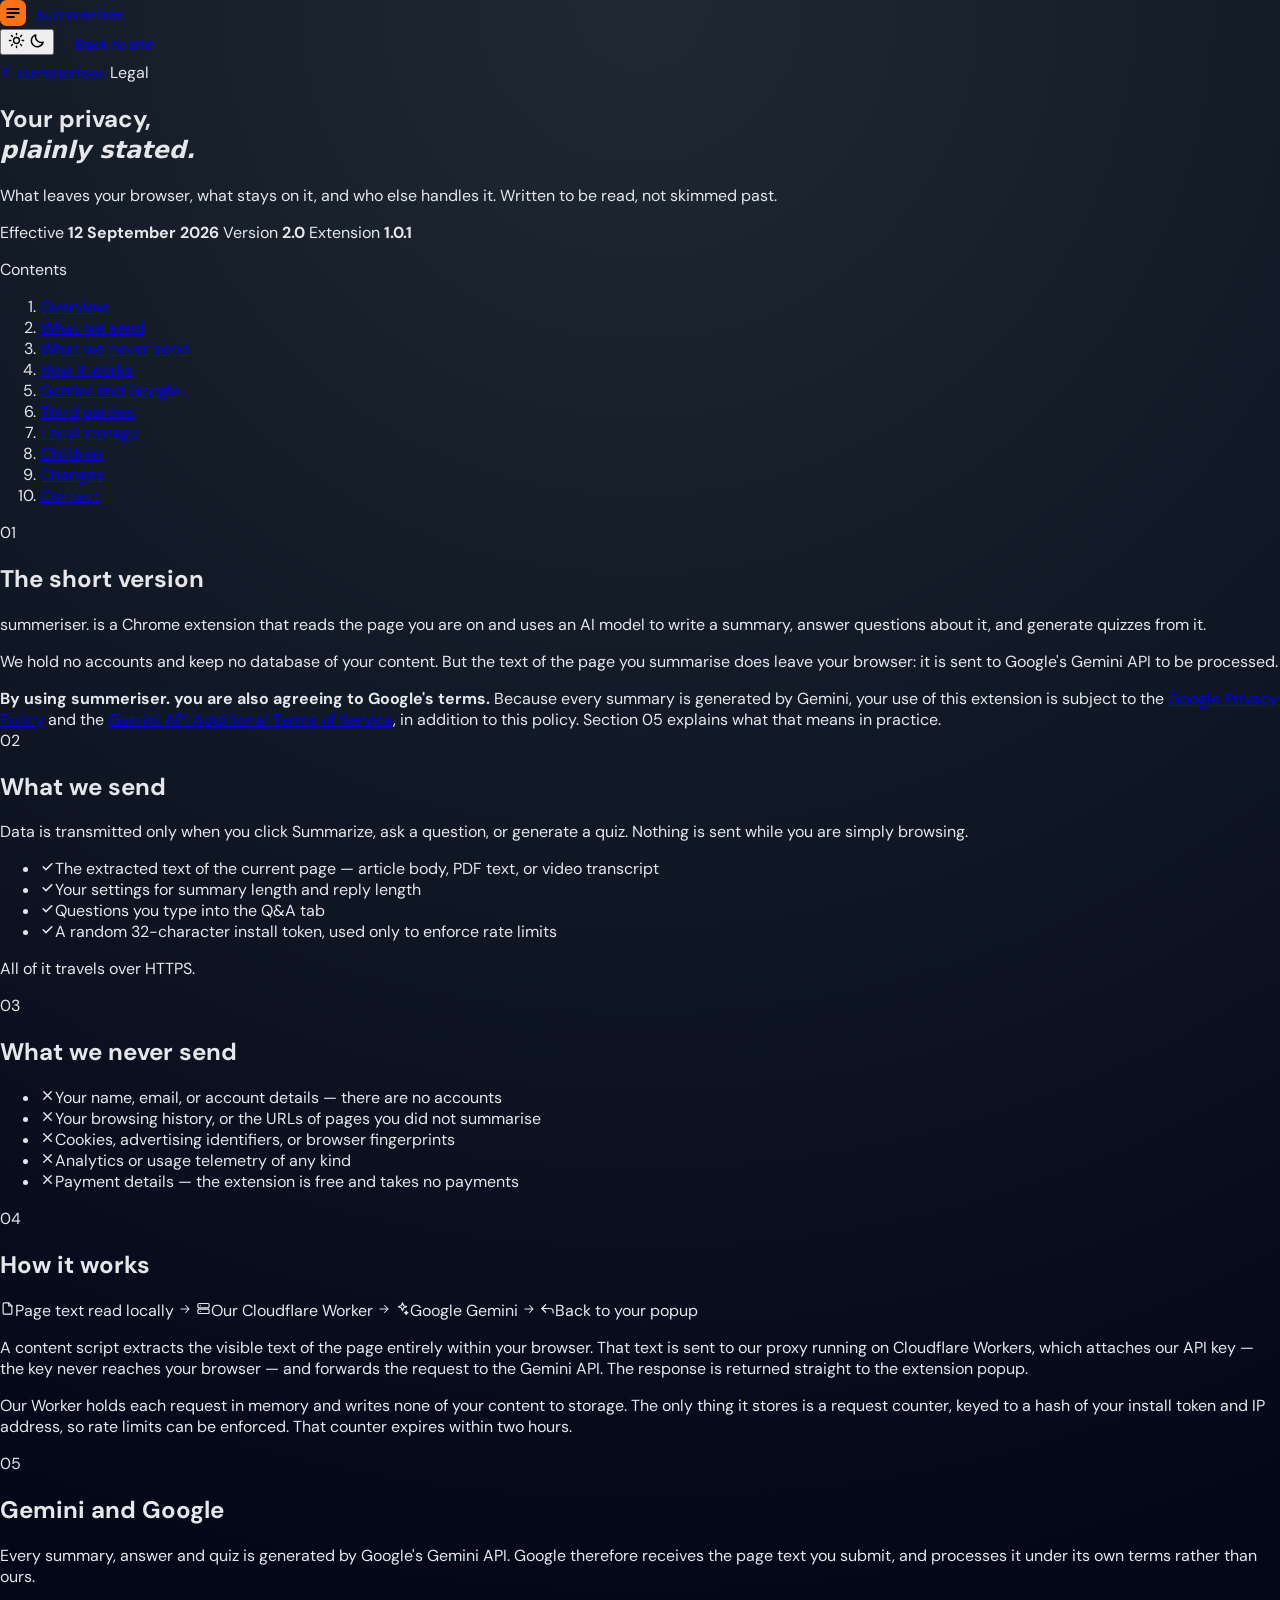
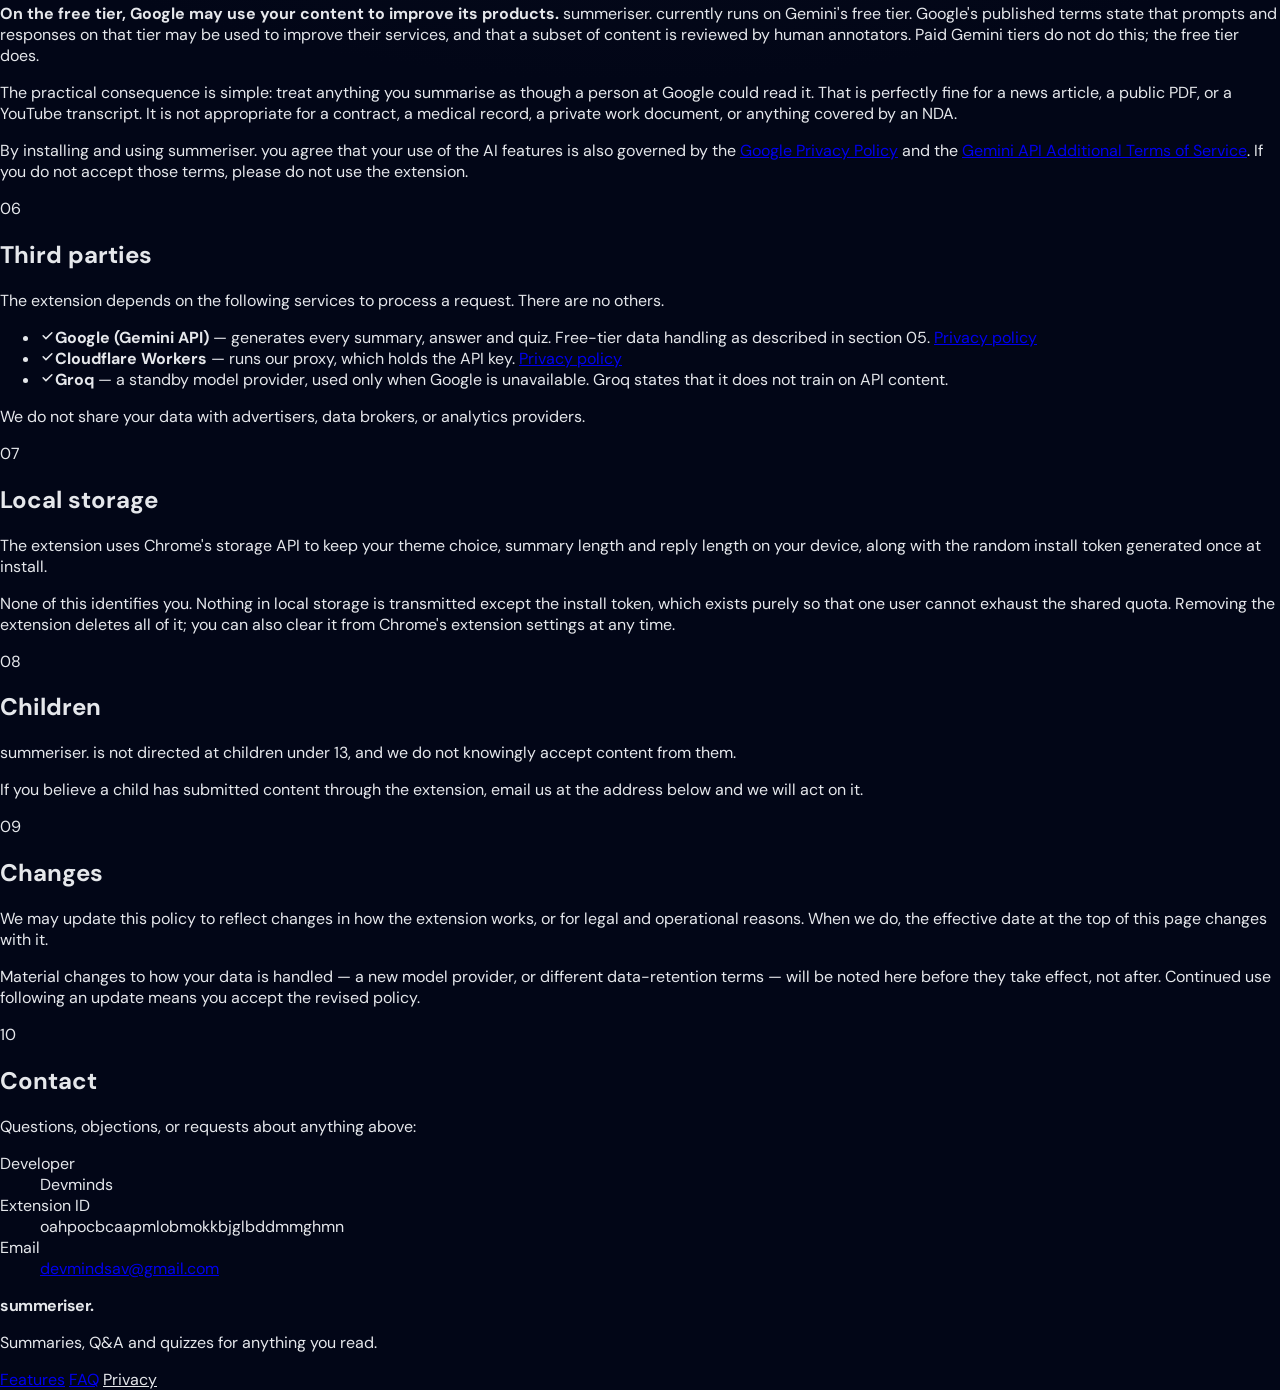
==== commit 64a82649: "Refactor privacy.html to use external styles and update buttons Removed inline styles and added exte" ====
--- a/privacy.html
+++ b/privacy.html
@@ -9,184 +9,7 @@
 <link rel="preconnect" href="https://fonts.googleapis.com"/>
 <link rel="preconnect" href="https://fonts.gstatic.com" crossorigin/>
 <link href="https://fonts.googleapis.com/css2?family=DM+Sans:opsz,wght@9..40,400;9..40,500;9..40,700&family=Instrument+Serif:ital@0;1&family=Martian+Mono:wght@400;600&display=swap" rel="stylesheet"/>
-<style>
-*,*::before,*::after{box-sizing:border-box;margin:0;padding:0}
-
-:root{
-  --acc:#f97316;
-  --acc-dim:rgba(249,115,22,.38);
-  --bg:#08080a;
-  --line:rgba(255,255,255,.09);
-  --tx:#d8d8dc;
-  --mu:#83838d;
-  --hd:#fafafa;
-  --ease:cubic-bezier(.2,.8,.3,1);
-}
-[data-theme=light]{
-  --bg:#f6f4f1;
-  --line:rgba(0,0,0,.1);
-  --tx:#2a2724;--mu:#6d6862;--hd:#16130f;
-}
-
-html{scroll-behavior:smooth}
-body{
-  font-family:"DM Sans",system-ui,sans-serif;
-  background:var(--bg);color:var(--tx);
-  min-height:100vh;line-height:1.6;
-  -webkit-font-smoothing:antialiased;
-}
-.wrap{width:100%;max-width:1040px;margin:0 auto;padding:0 24px}
-
-/* ── header ───────────────────────────── */
-.hdr{position:sticky;top:0;z-index:50;background:var(--bg);border-bottom:1px solid var(--line)}
-.hdr-in{display:flex;align-items:center;justify-content:space-between;gap:16px;padding:16px 24px;max-width:1040px;margin:0 auto}
-.brand{display:flex;align-items:center;gap:10px;text-decoration:none;color:var(--hd)}
-.brand span{font-size:17px;font-weight:700;letter-spacing:-.03em}
-.hdr-r{display:flex;align-items:center;gap:8px}
-.icon-btn{
-  width:36px;height:36px;border-radius:8px;
-  border:1px solid var(--line);background:transparent;color:var(--mu);
-  cursor:pointer;display:grid;place-items:center;
-  transition:color .2s,border-color .2s;
-}
-.icon-btn:hover{color:var(--acc);border-color:var(--acc-dim)}
-[data-theme=dark] .ico-sun{display:block}
-[data-theme=dark] .ico-moon{display:none}
-[data-theme=light] .ico-sun{display:none}
-[data-theme=light] .ico-moon{display:block}
-.link-btn{
-  font-size:13.5px;font-weight:600;text-decoration:none;
-  color:var(--bg);background:var(--acc);
-  padding:9px 16px;border-radius:8px;transition:opacity .2s;
-}
-.link-btn:hover{opacity:.85}
-
-/* ── masthead ─────────────────────────── */
-.mast{padding:76px 0 42px;border-bottom:1px solid var(--line)}
-.back{
-  display:inline-flex;align-items:center;gap:7px;
-  font-size:13px;color:var(--mu);text-decoration:none;margin-bottom:28px;
-  transition:color .2s;
-}
-.back:hover{color:var(--acc)}
-.back svg{transition:transform .2s var(--ease)}
-.back:hover svg{transform:translateX(-3px)}
-.eyebrow{
-  font-family:"Martian Mono",monospace;
-  font-size:10px;font-weight:600;letter-spacing:.18em;text-transform:uppercase;
-  color:var(--acc);margin-bottom:18px;display:block;
-}
-.mast h1{
-  font-family:"Instrument Serif",Georgia,serif;font-weight:400;
-  font-size:clamp(2.5rem,5.6vw,4rem);line-height:1.03;
-  letter-spacing:-.02em;color:var(--hd);margin-bottom:18px;
-}
-.mast h1 i{color:var(--acc)}
-.mast p{font-size:16px;color:var(--mu);max-width:48ch}
-.mast-meta{
-  display:flex;gap:28px;flex-wrap:wrap;margin-top:32px;
-  font-family:"Martian Mono",monospace;font-size:10.5px;
-  letter-spacing:.08em;color:var(--mu);
-}
-.mast-meta b{color:var(--tx);font-weight:400}
-
-/* ── layout ───────────────────────────── */
-.layout{display:grid;grid-template-columns:210px 1fr;gap:72px;align-items:start;padding:60px 0 100px}
-
-.toc{position:sticky;top:92px}
-.toc-h{
-  font-family:"Martian Mono",monospace;font-size:10px;font-weight:600;
-  letter-spacing:.16em;text-transform:uppercase;color:var(--mu);margin-bottom:14px;
-}
-.toc ol{list-style:none;counter-reset:t}
-.toc a{
-  counter-increment:t;
-  display:block;font-size:13.5px;color:var(--mu);text-decoration:none;
-  padding:7px 0 7px 26px;position:relative;
-  transition:color .2s;
-}
-.toc a::before{
-  content:counter(t,decimal-leading-zero);
-  position:absolute;left:0;
-  font-family:"Martian Mono",monospace;font-size:9.5px;color:var(--mu);
-  opacity:.55;top:9px;
-}
-.toc a:hover,.toc a.active{color:var(--acc)}
-.toc a.active::before{color:var(--acc);opacity:1}
-
-/* ── sections ─────────────────────────── */
-section{padding:0 0 52px;scroll-margin-top:96px}
-section+section{border-top:1px solid var(--line);padding-top:52px}
-.sec-no{
-  font-family:"Martian Mono",monospace;font-size:10px;
-  letter-spacing:.18em;color:var(--acc);display:block;margin-bottom:10px;
-}
-section h2{
-  font-family:"Instrument Serif",serif;font-weight:400;
-  font-size:clamp(1.6rem,3vw,2.1rem);line-height:1.16;
-  letter-spacing:-.018em;color:var(--hd);margin-bottom:18px;
-}
-section h3{font-size:13px;font-weight:700;color:var(--mu);margin:26px 0 12px}
-section p{font-size:15.5px;margin-bottom:14px;max-width:66ch}
-section p:last-child{margin-bottom:0}
-section a{color:var(--acc)}
-
-/* hairline rows, not boxes */
-.rows{list-style:none;margin:6px 0 16px;max-width:66ch}
-.rows li{
-  display:flex;gap:14px;align-items:flex-start;
-  padding:12px 0;border-top:1px solid var(--line);font-size:15px;
-}
-.rows li:last-child{border-bottom:1px solid var(--line)}
-.rows li svg{flex-shrink:0;margin-top:3px}
-.rows.yes li svg{color:var(--acc)}
-.rows.no li svg{color:var(--mu)}
-.rows b{color:var(--hd);font-weight:600}
-
-.flag{
-  border-left:2px solid var(--acc);
-  padding:3px 0 3px 18px;margin:6px 0 18px;
-  font-size:15.5px;max-width:66ch;
-}
-.flag b{color:var(--hd)}
-
-.mono{font-family:"Martian Mono",monospace;font-size:12.5px;color:var(--acc)}
-
-/* data-path diagram */
-.flow{display:flex;align-items:center;gap:12px;flex-wrap:wrap;margin:10px 0 20px}
-.flow-node{display:flex;align-items:center;gap:9px;font-size:13px;color:var(--tx);padding:8px 0}
-.flow-node svg{color:var(--acc)}
-.flow-arrow{color:var(--mu);display:grid;place-items:center}
-
-/* contact rules */
-.dl{margin-top:8px;max-width:66ch}
-.dl div{display:flex;gap:18px;align-items:baseline;flex-wrap:wrap;padding:13px 0;border-top:1px solid var(--line)}
-.dl div:last-child{border-bottom:1px solid var(--line)}
-.dl dt{
-  font-family:"Martian Mono",monospace;font-size:10px;
-  letter-spacing:.14em;text-transform:uppercase;color:var(--mu);min-width:112px;
-}
-.dl dd{font-size:15px}
-.dl dd a{color:var(--acc)}
-
-@media(max-width:860px){
-  .layout{grid-template-columns:1fr;gap:36px}
-  .toc{position:static}
-}
-@media(max-width:640px){
-  .mast{padding-top:52px}
-  .dl dt{min-width:100%}
-}
-@media(prefers-reduced-motion:reduce){*{transition:none!important}}
-
-/* ── footer ───────────────────────────── */
-.ftr{border-top:1px solid var(--line);padding:34px 0 42px}
-.ftr-in{display:flex;justify-content:space-between;gap:20px;flex-wrap:wrap}
-.ftr p{font-size:13px;color:var(--mu);margin-top:5px}
-.ftr nav{display:flex;gap:22px;flex-wrap:wrap}
-.ftr nav a{font-size:13px;color:var(--mu);text-decoration:none}
-.ftr nav a:hover{color:var(--hd)}
-</style>
+<link rel="stylesheet" href="style.css"/>
 </head>
 <body>
 
@@ -204,7 +27,7 @@
         <svg class="ico-sun" width="17" height="17" viewBox="0 0 24 24" fill="none" stroke="currentColor" stroke-width="2" stroke-linecap="round"><circle cx="12" cy="12" r="4.2"/><path d="M12 2v2M12 20v2M2 12h2M20 12h2M4.9 4.9l1.4 1.4M17.7 17.7l1.4 1.4M19.1 4.9l-1.4 1.4M6.3 17.7l-1.4 1.4"/></svg>
         <svg class="ico-moon" width="17" height="17" viewBox="0 0 24 24" fill="none" stroke="currentColor" stroke-width="2" stroke-linecap="round" stroke-linejoin="round"><path d="M20 14.5A8.5 8.5 0 0 1 9.5 4a8.5 8.5 0 1 0 10.5 10.5Z"/></svg>
       </button>
-      <a class="link-btn" href="index.html">Back to site</a>
+      <a class="btn btn-p" href="index.html">Back to site</a>
     </div>
   </div>
 </header>
@@ -226,8 +49,8 @@
   </div>
 </section>
 
-<main class="wrap">
-  <div class="layout">
+<main class="wrap wrap--narrow">
+  <div class="doc-layout">
 
     <aside class="toc" aria-label="Contents">
       <p class="toc-h">Contents</p>
@@ -245,7 +68,7 @@
       </ol>
     </aside>
 
-    <div>
+    <div class="doc">
 
       <section id="overview">
         <span class="sec-no">01</span>
@@ -283,14 +106,14 @@
       <section id="flow">
         <span class="sec-no">04</span>
         <h2>How it works</h2>
-        <div class="flow">
-          <span class="flow-node"><svg width="15" height="15" viewBox="0 0 24 24" fill="none" stroke="currentColor" stroke-width="1.9" stroke-linecap="round" stroke-linejoin="round"><path d="M14 3H7a2 2 0 0 0-2 2v14a2 2 0 0 0 2 2h10a2 2 0 0 0 2-2V8Z"/><path d="M14 3v5h5"/></svg>Page text read locally</span>
-          <span class="flow-arrow"><svg width="14" height="14" viewBox="0 0 24 24" fill="none" stroke="currentColor" stroke-width="1.8" stroke-linecap="round" stroke-linejoin="round"><path d="M5 12h13M13 6l6 6-6 6"/></svg></span>
-          <span class="flow-node"><svg width="15" height="15" viewBox="0 0 24 24" fill="none" stroke="currentColor" stroke-width="1.9" stroke-linecap="round" stroke-linejoin="round"><rect x="3" y="4" width="18" height="7" rx="2"/><rect x="3" y="13" width="18" height="7" rx="2"/><path d="M7 7.5h.01M7 16.5h.01"/></svg>Our Cloudflare Worker</span>
-          <span class="flow-arrow"><svg width="14" height="14" viewBox="0 0 24 24" fill="none" stroke="currentColor" stroke-width="1.8" stroke-linecap="round" stroke-linejoin="round"><path d="M5 12h13M13 6l6 6-6 6"/></svg></span>
-          <span class="flow-node"><svg width="15" height="15" viewBox="0 0 24 24" fill="none" stroke="currentColor" stroke-width="1.9" stroke-linecap="round" stroke-linejoin="round"><path d="M12 3l1.9 4.6L18.5 9l-4.6 1.9L12 15.5l-1.9-4.6L5.5 9l4.6-1.4Z"/><path d="M18 16l.8 2 2 .8-2 .8-.8 2-.8-2-2-.8 2-.8Z"/></svg>Google Gemini</span>
-          <span class="flow-arrow"><svg width="14" height="14" viewBox="0 0 24 24" fill="none" stroke="currentColor" stroke-width="1.8" stroke-linecap="round" stroke-linejoin="round"><path d="M5 12h13M13 6l6 6-6 6"/></svg></span>
-          <span class="flow-node"><svg width="15" height="15" viewBox="0 0 24 24" fill="none" stroke="currentColor" stroke-width="1.9" stroke-linecap="round" stroke-linejoin="round"><path d="M9 6l-6 6 6 6"/><path d="M3 12h13a5 5 0 0 1 5 5v2"/></svg>Back to your popup</span>
+        <div class="datapath">
+          <span class="datapath-node"><svg width="15" height="15" viewBox="0 0 24 24" fill="none" stroke="currentColor" stroke-width="1.9" stroke-linecap="round" stroke-linejoin="round"><path d="M14 3H7a2 2 0 0 0-2 2v14a2 2 0 0 0 2 2h10a2 2 0 0 0 2-2V8Z"/><path d="M14 3v5h5"/></svg>Page text read locally</span>
+          <span class="datapath-arrow"><svg width="14" height="14" viewBox="0 0 24 24" fill="none" stroke="currentColor" stroke-width="1.8" stroke-linecap="round" stroke-linejoin="round"><path d="M5 12h13M13 6l6 6-6 6"/></svg></span>
+          <span class="datapath-node"><svg width="15" height="15" viewBox="0 0 24 24" fill="none" stroke="currentColor" stroke-width="1.9" stroke-linecap="round" stroke-linejoin="round"><rect x="3" y="4" width="18" height="7" rx="2"/><rect x="3" y="13" width="18" height="7" rx="2"/><path d="M7 7.5h.01M7 16.5h.01"/></svg>Our Cloudflare Worker</span>
+          <span class="datapath-arrow"><svg width="14" height="14" viewBox="0 0 24 24" fill="none" stroke="currentColor" stroke-width="1.8" stroke-linecap="round" stroke-linejoin="round"><path d="M5 12h13M13 6l6 6-6 6"/></svg></span>
+          <span class="datapath-node"><svg width="15" height="15" viewBox="0 0 24 24" fill="none" stroke="currentColor" stroke-width="1.9" stroke-linecap="round" stroke-linejoin="round"><path d="M12 3l1.9 4.6L18.5 9l-4.6 1.9L12 15.5l-1.9-4.6L5.5 9l4.6-1.4Z"/><path d="M18 16l.8 2 2 .8-2 .8-.8 2-.8-2-2-.8 2-.8Z"/></svg>Google Gemini</span>
+          <span class="datapath-arrow"><svg width="14" height="14" viewBox="0 0 24 24" fill="none" stroke="currentColor" stroke-width="1.8" stroke-linecap="round" stroke-linejoin="round"><path d="M5 12h13M13 6l6 6-6 6"/></svg></span>
+          <span class="datapath-node"><svg width="15" height="15" viewBox="0 0 24 24" fill="none" stroke="currentColor" stroke-width="1.9" stroke-linecap="round" stroke-linejoin="round"><path d="M9 6l-6 6 6 6"/><path d="M3 12h13a5 5 0 0 1 5 5v2"/></svg>Back to your popup</span>
         </div>
         <p>A content script extracts the visible text of the page entirely within your browser. That text is sent to our proxy running on Cloudflare Workers, which attaches our API key &mdash; the key never reaches your browser &mdash; and forwards the request to the Gemini API. The response is returned straight to the extension popup.</p>
         <p>Our Worker holds each request in memory and writes none of your content to storage. The only thing it stores is a request counter, keyed to a hash of your install token and IP address, so rate limits can be enforced. That counter expires within two hours.</p>
--- a/style.css
+++ b/style.css
@@ -0,0 +1,680 @@
+*,
+*::before,
+*::after {
+  box-sizing: border-box;
+}
+
+:root {
+  --bg: #0f172a;
+  --bg-alt: #020617;
+  --card: #020817;
+  --card-alt: #0b1220;
+  --border: rgba(148, 163, 184, 0.2);
+  --accent: #f97316;
+  --accent-soft: rgba(249, 115, 22, 0.12);
+  --accent-strong: #ea580c;
+  --text: #e5e7eb;
+  --muted: #9ca3af;
+  --heading: #f9fafb;
+  --radius-lg: 24px;
+  --radius-xl: 32px;
+  --shadow-soft: 0 18px 45px rgba(15, 23, 42, 0.85);
+}
+
+html,
+body {
+  margin: 0;
+  padding: 0;
+  font-family: "DM Sans", system-ui, -apple-system, BlinkMacSystemFont, Segoe UI, sans-serif;
+  background: radial-gradient(circle at top, #1f2933 0, #020617 55%);
+  color: var(--text);
+  scroll-behavior: smooth;
+}
+
+body {
+  min-height: 100vh;
+}
+
+.container {
+  width: 100%;
+  max-width: 1120px;
+  margin: 0 auto;
+  padding: 0 20px;
+}
+
+.site-header {
+  position: sticky;
+  top: 0;
+  z-index: 20;
+  backdrop-filter: blur(18px);
+  background: radial-gradient(circle at top left, rgba(248, 250, 252, 0.06), transparent 50%), rgba(15, 23, 42, 0.78);
+  border-bottom: 1px solid rgba(148, 163, 184, 0.22);
+}
+
+.header-inner {
+  display: flex;
+  align-items: center;
+  justify-content: space-between;
+  padding: 14px 20px;
+  gap: 16px;
+}
+
+.brand {
+  display: flex;
+  align-items: center;
+  gap: 10px;
+  text-decoration: none;
+}
+
+.brand-logo {
+  width: 40px;
+  height: 40px;
+  border-radius: 999px;
+  object-fit: cover;
+  box-shadow: 0 10px 25px rgba(249, 115, 22, 0.25);
+}
+
+.brand-text {
+  font-size: 20px;
+  font-weight: 700;
+  letter-spacing: -0.04em;
+  color: var(--heading);
+}
+
+.nav {
+  display: flex;
+  align-items: center;
+  gap: 18px;
+}
+
+.nav-link {
+  font-size: 14px;
+  text-decoration: none;
+  color: var(--muted);
+  padding: 6px 0;
+  position: relative;
+}
+
+.nav-link::after {
+  content: "";
+  position: absolute;
+  left: 0;
+  bottom: -4px;
+  width: 0;
+  height: 2px;
+  background: linear-gradient(to right, var(--accent), var(--accent-strong));
+  border-radius: 999px;
+  transition: width 0.18s ease-out;
+}
+
+.nav-link:hover {
+  color: var(--text);
+}
+
+.nav-link:hover::after {
+  width: 18px;
+}
+
+.header-cta {
+  display: flex;
+  align-items: center;
+  gap: 10px;
+}
+
+.btn {
+  border-radius: 999px;
+  border: 1px solid transparent;
+  font-size: 14px;
+  font-weight: 600;
+  padding: 8px 16px;
+  cursor: pointer;
+  text-decoration: none;
+  display: inline-flex;
+  align-items: center;
+  justify-content: center;
+  gap: 6px;
+  transition: transform 0.16s ease-out, box-shadow 0.16s ease-out, background 0.16s ease-out, border-color 0.16s ease-out, color 0.16s ease-out;
+}
+
+.btn-primary {
+  background: linear-gradient(135deg, var(--accent), var(--accent-strong));
+  color: #0b1120;
+  box-shadow: 0 16px 35px rgba(249, 115, 22, 0.55);
+}
+
+.btn-primary:hover {
+  transform: translateY(-1px) scale(1.01);
+  box-shadow: 0 24px 55px rgba(249, 115, 22, 0.7);
+}
+
+.btn-ghost {
+  background: transparent;
+  color: var(--muted);
+  border-color: rgba(148, 163, 184, 0.5);
+}
+
+.btn-ghost:hover {
+  color: var(--text);
+  border-color: rgba(248, 250, 252, 0.9);
+  background: rgba(15, 23, 42, 0.7);
+  transform: translateY(-1px);
+}
+
+.btn-lg {
+  padding: 11px 22px;
+  font-size: 15px;
+}
+
+.hero {
+  padding: 72px 0 64px;
+}
+
+.hero-grid {
+  display: grid;
+  grid-template-columns: minmax(0, 1.1fr) minmax(0, 1fr);
+  gap: 48px;
+  align-items: center;
+}
+
+.hero-copy h1 {
+  font-size: clamp(2.6rem, 3.2vw + 1.8rem, 3.4rem);
+  line-height: 1.05;
+  letter-spacing: -0.055em;
+  margin: 0 0 16px;
+  color: var(--heading);
+}
+
+.highlight {
+  background-image: linear-gradient(120deg, rgba(249, 115, 22, 0.8), rgba(251, 191, 36, 0.8));
+  -webkit-background-clip: text;
+  background-clip: text;
+  color: transparent;
+}
+
+.badge {
+  display: inline-flex;
+  align-items: center;
+  gap: 6px;
+  padding: 4px 10px;
+  border-radius: 999px;
+  font-size: 12px;
+  font-weight: 600;
+  letter-spacing: 0.06em;
+  text-transform: uppercase;
+  background: rgba(15, 23, 42, 0.9);
+  border: 1px solid rgba(249, 115, 22, 0.5);
+  color: var(--muted);
+  margin-bottom: 14px;
+}
+
+.badge::before {
+  content: "";
+  width: 8px;
+  height: 8px;
+  border-radius: 999px;
+  background: radial-gradient(circle at center, #22c55e, #16a34a);
+  box-shadow: 0 0 0 6px rgba(34, 197, 94, 0.2);
+}
+
+.hero-subtitle {
+  margin: 0 0 22px;
+  font-size: 16px;
+  line-height: 1.6;
+  color: var(--muted);
+  max-width: 36rem;
+}
+
+.hero-actions {
+  display: flex;
+  flex-wrap: wrap;
+  gap: 12px;
+  align-items: center;
+  margin-bottom: 12px;
+}
+
+.hero-hint {
+  margin: 0;
+  font-size: 13px;
+  color: var(--muted);
+}
+
+.hero-preview {
+  display: flex;
+  justify-content: flex-end;
+}
+
+.extension-frame {
+  width: 100%;
+  max-width: 420px;
+  border-radius: var(--radius-xl);
+  background: linear-gradient(145deg, #020617, #020617 40%, #111827 80%);
+  border: 1px solid rgba(148, 163, 184, 0.35);
+  box-shadow: var(--shadow-soft);
+  overflow: hidden;
+  position: relative;
+}
+
+.extension-frame::before {
+  content: "";
+  position: absolute;
+  inset: 0;
+  background: radial-gradient(circle at top left, rgba(249, 115, 22, 0.06), transparent 50%);
+  pointer-events: none;
+}
+
+.frame-header {
+  display: flex;
+  align-items: center;
+  gap: 8px;
+  padding: 10px 14px;
+  background: rgba(15, 23, 42, 0.94);
+  border-bottom: 1px solid rgba(30, 64, 175, 0.8);
+}
+
+.dot {
+  width: 10px;
+  height: 10px;
+  border-radius: 999px;
+}
+
+.dot-red {
+  background: #f87171;
+}
+
+.dot-amber {
+  background: #facc15;
+}
+
+.dot-green {
+  background: #4ade80;
+}
+
+.frame-title {
+  font-size: 12px;
+  color: var(--muted);
+  margin-left: 6px;
+}
+
+.frame-body {
+  padding: 16px 18px 18px;
+  position: relative;
+  z-index: 1;
+}
+
+.frame-pill {
+  display: inline-flex;
+  align-items: center;
+  padding: 4px 10px;
+  border-radius: 999px;
+  border: 1px solid rgba(148, 163, 184, 0.5);
+  font-size: 11px;
+  color: var(--muted);
+  margin-bottom: 10px;
+}
+
+.frame-list {
+  list-style: none;
+  margin: 0 0 14px;
+  padding: 0;
+  display: flex;
+  flex-direction: column;
+  gap: 10px;
+  font-size: 13px;
+  color: var(--text);
+}
+
+.frame-list li {
+  display: flex;
+  gap: 8px;
+}
+
+.frame-list li::before {
+  content: "•";
+  color: var(--accent);
+  font-weight: 700;
+}
+
+.frame-footer {
+  display: flex;
+  flex-wrap: wrap;
+  gap: 6px;
+}
+
+.pill {
+  font-size: 11px;
+  padding: 4px 9px;
+  border-radius: 999px;
+  background: rgba(15, 23, 42, 0.98);
+  border: 1px solid rgba(148, 163, 184, 0.45);
+  color: var(--muted);
+}
+
+.section {
+  padding: 56px 0;
+}
+
+.section-alt {
+  background: radial-gradient(circle at top, rgba(15, 118, 110, 0.14), transparent 55%), #020617;
+}
+
+.section-header {
+  text-align: center;
+  margin-bottom: 32px;
+}
+
+.section-header h2 {
+  margin: 0 0 8px;
+  font-size: 26px;
+  letter-spacing: -0.04em;
+  color: var(--heading);
+}
+
+.section-header p {
+  margin: 0;
+  color: var(--muted);
+  font-size: 15px;
+}
+
+.features-grid {
+  display: grid;
+  grid-template-columns: repeat(3, minmax(0, 1fr));
+  gap: 18px;
+}
+
+.feature-card {
+  padding: 18px 18px 18px;
+  border-radius: var(--radius-lg);
+  border: 1px solid rgba(148, 163, 184, 0.25);
+  background: radial-gradient(circle at top left, rgba(248, 250, 252, 0.03), transparent 50%), #020617;
+}
+
+.feature-card h3 {
+  margin: 0 0 8px;
+  font-size: 16px;
+  color: var(--heading);
+}
+
+.feature-card p {
+  margin: 0;
+  font-size: 14px;
+  color: var(--muted);
+  line-height: 1.6;
+}
+
+.inline-brand {
+  font-weight: 600;
+  color: var(--accent);
+}
+
+.hiw-grid {
+  display: grid;
+  grid-template-columns: minmax(0, 1.15fr) minmax(0, 1fr);
+  gap: 40px;
+  align-items: flex-start;
+}
+
+.hiw-copy h2 {
+  margin: 0 0 10px;
+  font-size: 24px;
+  letter-spacing: -0.04em;
+  color: var(--heading);
+}
+
+.hiw-copy p {
+  margin: 0 0 16px;
+  color: var(--muted);
+  font-size: 15px;
+}
+
+.steps-list {
+  list-style: none;
+  margin: 0 0 14px;
+  padding: 0;
+  display: flex;
+  flex-direction: column;
+  gap: 6px;
+  font-size: 14px;
+  color: var(--text);
+}
+
+.steps-list li strong {
+  margin-right: 6px;
+  color: var(--accent);
+}
+
+.hiw-note {
+  margin: 0;
+  font-size: 13px;
+  color: var(--muted);
+}
+
+.hiw-panel {
+  display: flex;
+  justify-content: flex-end;
+}
+
+.code-card {
+  width: 100%;
+  max-width: 420px;
+  background: #020617;
+  border-radius: var(--radius-lg);
+  border: 1px solid rgba(148, 163, 184, 0.3);
+  box-shadow: 0 18px 40px rgba(15, 23, 42, 0.9);
+  overflow: hidden;
+}
+
+.code-card-header {
+  padding: 10px 14px;
+  font-size: 12px;
+  text-transform: uppercase;
+  letter-spacing: 0.12em;
+  color: var(--muted);
+  border-bottom: 1px solid rgba(148, 163, 184, 0.35);
+  background: radial-gradient(circle at top left, rgba(249, 115, 22, 0.16), transparent 45%);
+}
+
+.code-block {
+  margin: 0;
+  padding: 14px 16px 16px;
+  font-family: ui-monospace, SFMono-Regular, Menlo, Monaco, Consolas, "Liberation Mono", "Courier New",
+    monospace;
+  font-size: 12px;
+  line-height: 1.5;
+  color: #e5e7eb;
+  background: radial-gradient(circle at top left, #020617, #020617 35%, #020617 70%);
+  overflow-x: auto;
+}
+
+.pricing-card {
+  max-width: 460px;
+  margin: 0 auto;
+  padding: 22px 22px 24px;
+  border-radius: var(--radius-xl);
+  background: radial-gradient(circle at top, rgba(249, 115, 22, 0.2), rgba(15, 23, 42, 0.98));
+  border: 1px solid rgba(248, 250, 252, 0.16);
+  box-shadow: 0 22px 60px rgba(15, 23, 42, 0.95);
+  text-align: center;
+}
+
+.pricing-label {
+  font-size: 12px;
+  text-transform: uppercase;
+  letter-spacing: 0.16em;
+  color: rgba(254, 252, 232, 0.85);
+  margin-bottom: 6px;
+}
+
+.pricing-price {
+  display: flex;
+  flex-direction: column;
+  align-items: center;
+  margin-bottom: 12px;
+}
+
+.pricing-main {
+  font-size: 40px;
+  font-weight: 700;
+  letter-spacing: -0.08em;
+  color: #fefce8;
+}
+
+.pricing-note {
+  font-size: 13px;
+  color: var(--muted);
+}
+
+.pricing-list {
+  list-style: none;
+  margin: 14px 0 16px;
+  padding: 0;
+  font-size: 14px;
+  color: rgba(248, 250, 252, 0.9);
+  display: flex;
+  flex-direction: column;
+  gap: 6px;
+}
+
+.pricing-list li::before {
+  content: "✓";
+  color: #bbf7d0;
+  margin-right: 8px;
+}
+
+.pricing-btn {
+  width: 100%;
+  justify-content: center;
+  margin-bottom: 8px;
+}
+
+.pricing-footnote {
+  margin: 0;
+  font-size: 12px;
+  color: rgba(248, 250, 252, 0.86);
+}
+
+.faq-grid {
+  display: grid;
+  grid-template-columns: minmax(0, 0.9fr) minmax(0, 1.2fr);
+  gap: 32px;
+  align-items: flex-start;
+}
+
+.faq-items {
+  display: flex;
+  flex-direction: column;
+  gap: 10px;
+}
+
+.faq-item {
+  border-radius: 18px;
+  border: 1px solid rgba(148, 163, 184, 0.35);
+  background: rgba(15, 23, 42, 0.95);
+  padding: 10px 14px;
+}
+
+.faq-item summary {
+  cursor: pointer;
+  list-style: none;
+  font-size: 14px;
+  font-weight: 500;
+  color: var(--heading);
+}
+
+.faq-item summary::-webkit-details-marker {
+  display: none;
+}
+
+.faq-item p {
+  margin: 6px 0 2px;
+  font-size: 13px;
+  color: var(--muted);
+}
+
+.site-footer {
+  border-top: 1px solid rgba(148, 163, 184, 0.4);
+  background: #020617;
+  padding: 20px 0 22px;
+}
+
+.footer-inner {
+  display: flex;
+  align-items: center;
+  justify-content: space-between;
+  gap: 16px;
+}
+
+.footer-tagline {
+  margin: 4px 0 0;
+  font-size: 12px;
+  color: var(--muted);
+}
+
+.footer-links {
+  display: flex;
+  flex-wrap: wrap;
+  gap: 12px;
+  font-size: 13px;
+}
+
+.footer-links a {
+  color: var(--muted);
+  text-decoration: none;
+}
+
+.footer-links a:hover {
+  color: var(--text);
+}
+
+@media (max-width: 960px) {
+  .hero-grid {
+    grid-template-columns: minmax(0, 1fr);
+    gap: 32px;
+  }
+
+  .hero-preview {
+    justify-content: flex-start;
+  }
+
+  .features-grid {
+    grid-template-columns: repeat(2, minmax(0, 1fr));
+  }
+
+  .hiw-grid {
+    grid-template-columns: minmax(0, 1fr);
+  }
+
+  .hiw-panel {
+    justify-content: flex-start;
+  }
+
+  .faq-grid {
+    grid-template-columns: minmax(0, 1fr);
+  }
+}
+
+@media (max-width: 720px) {
+  .header-inner {
+    padding-inline: 16px;
+  }
+
+  .nav {
+    display: none;
+  }
+
+  .header-cta {
+    gap: 6px;
+  }
+
+  .hero {
+    padding-top: 40px;
+  }
+
+  .features-grid {
+    grid-template-columns: minmax(0, 1fr);
+  }
+
+  .footer-inner {
+    flex-direction: column;
+    align-items: flex-start;
+  }
+}
